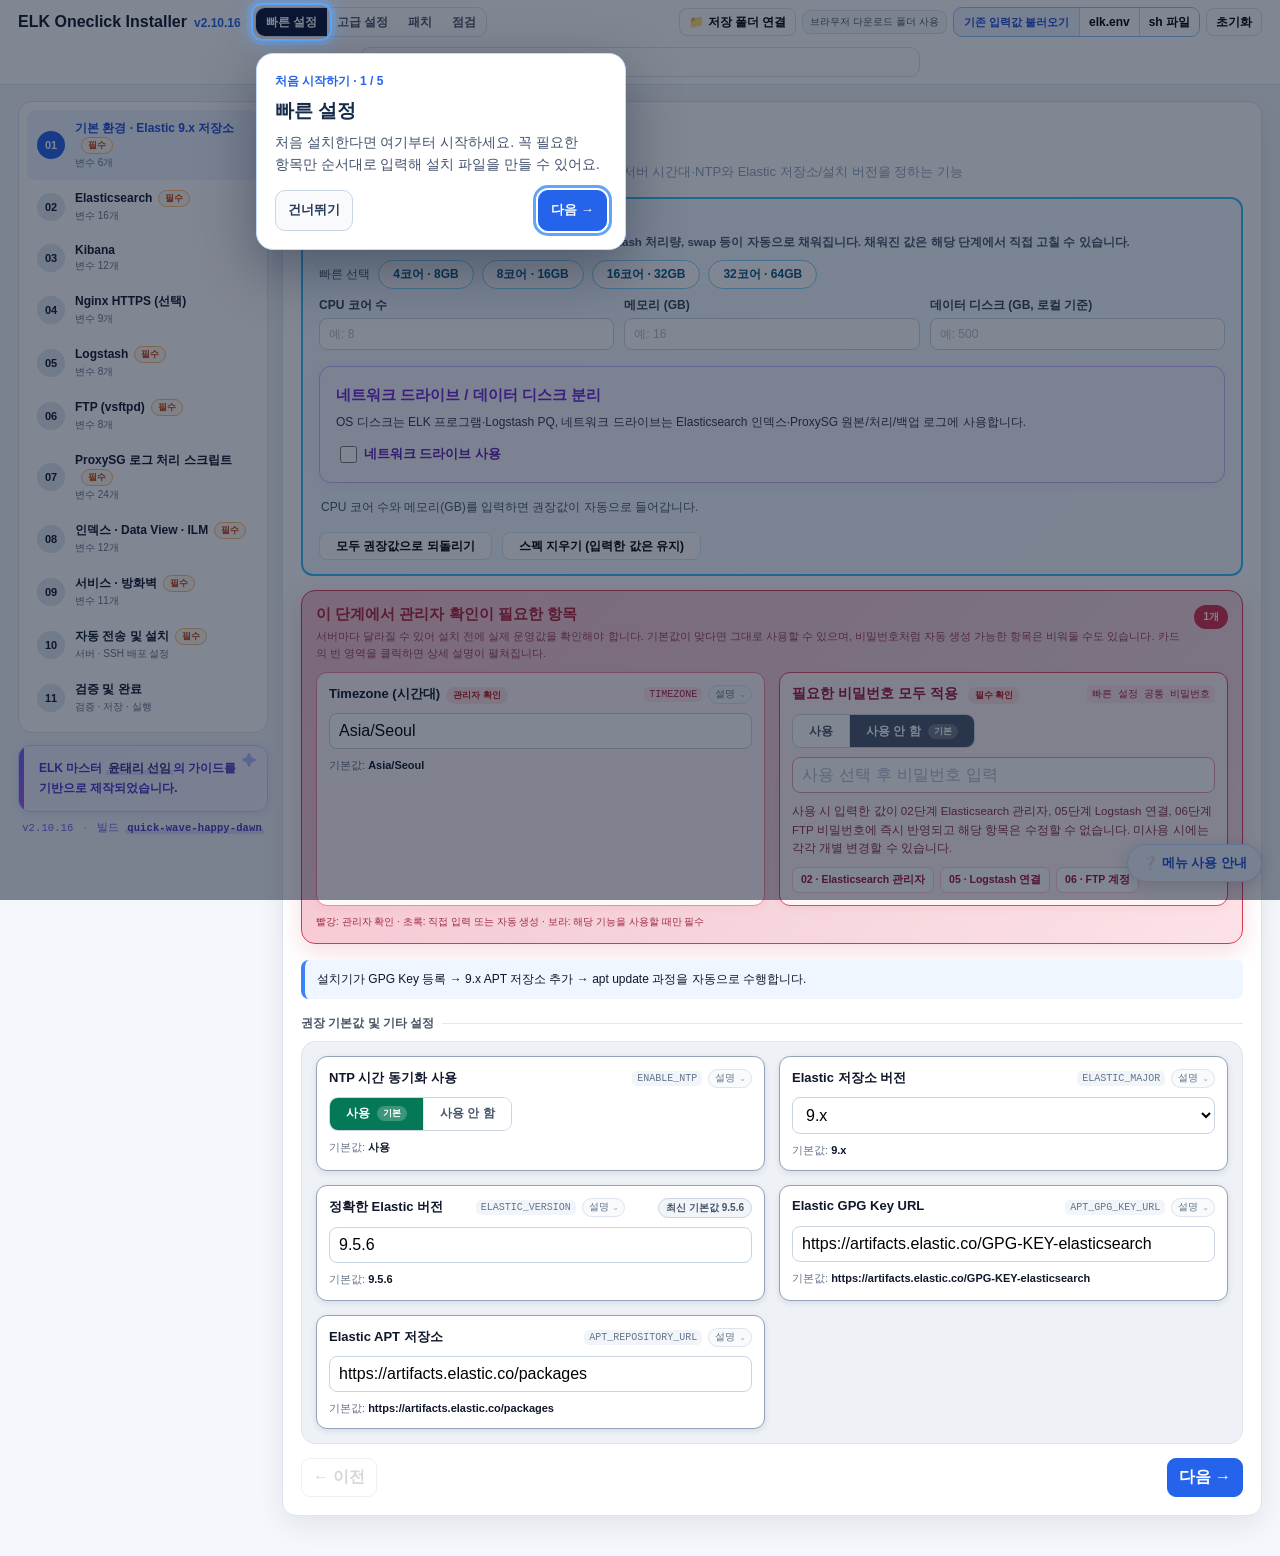
==== config-wizard.html @ 6473441d "fix(wizard): replace stale empty-default caption with current stable Elastic version" ====
<!doctype html><html lang="ko"><head><meta charset="utf-8"><meta name="viewport" content="width=device-width,initial-scale=1"><title>ELK Oneclick · 빠른 / 고급 설정</title>
<link rel="stylesheet" href="assets/wizard.css?v=uniform-layout-20261030"></head>
<body>
<header class="top"><div class="topin"><div class="hleft"><div class="brand">ELK Oneclick Installer <small>v2.10.16</small></div><div class="mode"><button id="simpleBtn" class="on">빠른 설정</button><button id="advancedBtn">고급 설정</button><button id="patchBtn" title="이미 설치된 서버에서 바꾼 값만 골라 적용합니다">패치</button><button id="inspectBtn" title="서버 정기점검: 버전·Uptime·디스크·CPU·메모리·마지막 로그 시각 등을 한눈에 확인하는 명령을 만들어 줍니다">점검</button></div></div><div class="search"><input id="search" placeholder="변수명/설명 검색"></div><div class="actions"><button id="folderBtn" title="생성한 SH/ENV를 이 폴더에 직접 저장하려면 Config Wizard가 있는 폴더를 처음 한 번 선택하세요.">📁 저장 폴더 연결</button><span id="folderState" class="saveFolderState">브라우저 다운로드 폴더 사용</span><span id="defaultsState" class="saveFolderState" hidden></span><div class="hgroup" role="group" aria-label="기존 입력값 불러오기"><span class="hgtitle">기존 입력값 불러오기</span><button id="importBtn" title="저장해 둔 elk.env 파일의 값을 불러옵니다.">elk.env</button><button id="importShBtn" title="이전에 Config Wizard에서 생성한 elk-oneclick-install*.sh를 불러와 환경변수와 Ubuntu 배포 설정을 복원합니다.">sh 파일</button></div><button id="resetBtn">초기화</button></div><input id="fileInput" type="file" accept=".env,.txt" hidden><input id="shFileInput" type="file" accept=".sh,text/x-shellscript" hidden></div></header>
<div class="wrap"><div id="defaultsWarn" class="info warn" hidden></div><div class="layout"><div class="sidecol"><aside id="side" class="side"></aside><div class="sidecredit"><span class="creditmark" aria-hidden="true">✦</span><p class="credittext">ELK 마스터 <b>윤태리 선임</b>의 가이드를 기반으로 제작되었습니다.</p></div><div class="sidebuild" id="sidebuild" title="지금 열려 있는 Wizard 파일의 빌드 번호입니다. 수정본을 올렸는데 화면이 그대로면 이 번호가 안내받은 번호와 같은지 확인하세요."></div></div><main id="main" class="main"></main></div></div>
<script type="text/javascript" id="defaults-guard">window.addEventListener("error",function(e){if(/wizard-defaults\.js/.test(e.filename||""))window.ELK_DEFAULTS_ERROR=e.message||"syntax error"});</script>
<script src="assets/adopt.js"></script>
<script src="assets/wizard-engine.js"></script>
<script src="assets/storage-wizard.js?v=nfs-direct-folders-20261106"></script>
<script src="assets/menu-tour.js"></script>
<script src="assets/deploy-dir-sync.js?v=20261102"></script>
<script src="assets/adopt-flow.js?v=header-first-render-20261030"></script>
<script src="assets/elastic-version-ui.js?v=default-label-20261106"></script>
</body></html>
---- assets/wizard.css ----
:root{--bg:#f4f7fb;--card:#fff;--ink:#0f172a;--muted:#64748b;--line:#dbe4ef;--blue:#2563eb;--blue2:#1d4ed8;--ok:#059669;--warn:#d97706;--bad:#dc2626;--nav:#0b1736;--soft:#eff6ff;--shadow:0 10px 30px rgba(15,23,42,.08)}*{box-sizing:border-box}body{margin:0;font-family:Inter,"Pretendard","Noto Sans KR","Segoe UI",sans-serif;background:var(--bg);color:var(--ink)}button,input,select{font:inherit}button{transition:transform .08s ease,box-shadow .08s ease,filter .08s ease,background-color .12s ease,border-color .12s ease}button:not(:disabled):active{transform:translateY(1px) scale(.97);box-shadow:inset 0 2px 5px rgba(15,23,42,.18)!important;filter:brightness(.97)}button:disabled{cursor:not-allowed;opacity:.55}button:not(:disabled):focus-visible{outline:3px solid rgba(59,130,246,.22);outline-offset:2px}.top{position:sticky;top:0;z-index:30;background:#fff;border-bottom:1px solid var(--line)}.topin{max-width:1500px;margin:auto;display:flex;align-items:center;gap:14px;padding:11px 18px}.brand{font-weight:900;font-size:18px;white-space:nowrap;display:flex;align-items:baseline;gap:7px}.brand small{color:var(--blue);font-size:12px}.mode{display:flex;border:1px solid var(--line);border-radius:10px;overflow:hidden}.mode button{border:0;background:#fff;padding:8px 12px;cursor:pointer;font-weight:800;color:#475569}.mode button.on{background:var(--nav);color:#fff}.search{flex:1}.search input{width:100%;border:1px solid var(--line);border-radius:10px;padding:9px 11px}.actions{display:flex;gap:7px}.actions button,.btn{border:1px solid var(--line);background:#fff;border-radius:9px;padding:8px 11px;cursor:pointer;font-weight:750}.actions .primary,.primary{background:var(--blue);border-color:var(--blue);color:#fff}.wrap{max-width:1500px;margin:auto;padding:16px 18px 40px}.hero{background:linear-gradient(110deg,#0b1736,#172554 58%,#1e3a8a);color:#fff;border-radius:16px;padding:18px 20px;box-shadow:var(--shadow)}.hero h1{font-size:20px;margin:0 0 6px}.hero p{margin:0;color:#dbeafe;font-size:13px}.flow{display:none}.layout{display:grid;grid-template-columns:250px minmax(0,1fr);gap:14px}.side{background:#fff;border:1px solid var(--line);border-radius:14px;padding:8px;height:fit-content;position:sticky;top:70px}.sideitem{display:flex;gap:10px;padding:10px;border-radius:9px;cursor:pointer}.sideitem:hover{background:#f8fafc}.sideitem.active{background:#eff6ff;color:#1d4ed8}.num{width:28px;height:28px;border-radius:50%;background:#e2e8f0;display:grid;place-items:center;font-size:11px;font-weight:900}.sideitem.active .num{background:#2563eb;color:#fff}.stitle{font-weight:850;font-size:12px}.ssub{font-size:10px;color:var(--muted);margin-top:2px}.main{min-width:0}.panel{background:#fff;border:1px solid var(--line);border-radius:14px;padding:18px;box-shadow:var(--shadow)}.panel h2{margin:0 0 5px;font-size:20px}.panel .desc{font-size:13px;color:var(--muted);margin-bottom:13px}.info{border-left:4px solid #3b82f6;background:#eff6ff;border-radius:8px;padding:10px 12px;margin:10px 0;font-size:12px;line-height:1.6}.info.warn{border-color:#f59e0b;background:#fffbeb}.info.ok{border-color:#10b981;background:#ecfdf5}.fields{display:grid;grid-template-columns:repeat(2,minmax(0,1fr));gap:10px}.field{border:1px solid var(--line);border-radius:11px;padding:12px;background:#fff;cursor:pointer;transition:border-color .15s,box-shadow .15s,transform .15s}.field:hover{border-color:#93c5fd;box-shadow:0 4px 14px rgba(37,99,235,.07)}.field .lh{display:flex;justify-content:space-between;gap:10px;align-items:flex-start}.field label{font-weight:850;font-size:13px}.key{font:10px ui-monospace,Consolas,monospace;color:#64748b;background:#f1f5f9;padding:2px 5px;border-radius:5px}.cardright{display:flex;align-items:center;gap:6px;flex-shrink:0}.expandhint{font-size:9.5px;color:#64748b;border:1px solid #dbe4ef;background:#f8fafc;border-radius:999px;padding:2px 6px;white-space:nowrap}.chev{display:inline-block;margin-left:2px;transition:transform .16s}.field.expanded .chev{transform:rotate(180deg)}.help{display:none;font-size:11.5px;line-height:1.72;color:#475569;margin:10px 0 9px;padding:10px 11px;background:#f8fafc;border:1px solid #e2e8f0;border-radius:8px;white-space:pre-line}.field.expanded .help{display:block}.control{cursor:default;margin-top:9px}.field.adminfield{border-color:#f59e0b;background:#fffdf5}.field.adminfield:hover{border-color:#d97706;box-shadow:0 4px 14px rgba(217,119,6,.10)}.field.adminfield .key{background:#ffedd5;color:#9a3412}.reqbadge{display:inline-flex;align-items:center;border-radius:999px;padding:2px 7px;font-size:9px;font-weight:900;background:#fee2e2;color:#b91c1c;margin-left:6px}.condbadge{background:#ede9fe;color:#6d28d9}.autobadge{background:#dcfce7;color:#047857}.stageRequired{margin:12px 0 16px;border:1px solid #f59e0b;background:linear-gradient(135deg,#fff7ed,#fffbeb);border-radius:14px;padding:14px;box-shadow:0 7px 20px rgba(180,83,9,.07)}.stageReqHead{display:flex;align-items:flex-start;justify-content:space-between;gap:12px;margin-bottom:10px}.stageReqHead h3{margin:0;font-size:15px;color:#9a3412}.stageReqHead p{margin:4px 0 0;color:#92400e;font-size:11px;line-height:1.55}.stageReqCount{white-space:nowrap;background:#9a3412;color:#fff;border-radius:999px;padding:5px 9px;font-size:10px;font-weight:900}.requiredFields{display:grid;grid-template-columns:repeat(2,minmax(0,1fr));gap:9px}.legend{font-size:10px;color:#7c2d12;margin-top:9px}.normalTitle{display:flex;align-items:center;gap:8px;margin:16px 0 9px;font-size:12px;font-weight:900;color:#475569}.normalTitle:after{content:"";height:1px;background:#e2e8f0;flex:1}@media(max-width:1100px){.requiredFields{grid-template-columns:1fr}}.field input[type=text],.field input[type=password],.field select{width:100%;border:1px solid #cbd5e1;border-radius:8px;padding:8px 9px;background:#fff}.bool{display:flex;align-items:center;gap:8px}.bool input{width:18px;height:18px}.secretrow{display:flex;gap:5px}.secretrow input{flex:1}.smallbtn{border:1px solid var(--line);background:#f8fafc;border-radius:7px;padding:6px 8px;cursor:pointer;font-size:11px}.advancedGroup{margin-bottom:14px}.advancedGroup h3{margin:0;padding:10px 12px;background:#f8fafc;border:1px solid var(--line);border-radius:10px;cursor:pointer;font-size:13px}.advancedGroup .inside{display:none;margin-top:8px}.advancedGroup.open .inside{display:grid}.bottom{display:flex;justify-content:space-between;margin-top:14px}.statusbar{display:flex;gap:7px;flex-wrap:wrap;margin-bottom:11px}.pill{font-size:11px;font-weight:800;border-radius:999px;padding:5px 8px;background:#e2e8f0}.pill.ok{background:#d1fae5;color:#047857}.pill.warn{background:#fef3c7;color:#92400e}.summary{margin-top:14px}.grid4{display:grid;grid-template-columns:repeat(4,minmax(0,1fr));gap:8px}.sum{border:1px solid var(--line);background:#f8fafc;border-radius:9px;padding:9px}.sum b{display:block;font-size:10px;color:var(--muted)}.sum span{font-size:12px;font-weight:800;word-break:break-all}.pre{display:none;background:#0f172a;color:#e2e8f0;padding:12px;border-radius:10px;max-height:420px;overflow:auto;font:11px/1.55 ui-monospace,Consolas,monospace;white-space:pre}.checklist{display:grid;grid-template-columns:repeat(2,minmax(0,1fr));gap:8px}.check{border:1px solid var(--line);border-radius:9px;padding:10px;font-size:12px}.check b{display:block;margin-bottom:4px}.foot{color:#64748b;font-size:11px;margin-top:10px}.deploySection{border-color:#4f8eea;background:linear-gradient(135deg,#bed7fc 0%,#d4e5ff 52%,#c6dcff 100%);box-shadow:0 7px 20px rgba(37,99,235,.12)}.deploySection .stageReqHead h3{color:#1d4ed8}.deploySection .stageReqHead p{color:#475569}.deploySection .stageReqCount{background:#2563eb}.deploySection .field.adminfield{border-color:#93c5fd;background:#fff}.deploySection .field.adminfield .key{background:#dbeafe;color:#1d4ed8}.deployNote{font-size:11px;line-height:1.65;color:#334155;background:#fff;border:1px dashed #93c5fd;border-radius:9px;padding:9px 11px;margin-top:9px}.deployNote code{font-family:ui-monospace,Consolas,monospace;background:#eff6ff;padding:1px 4px;border-radius:4px}.field.invalidfield{border-color:#ef4444!important;background:#fff7f7!important;box-shadow:0 0 0 1px rgba(239,68,68,.08)}.field.invalidfield .key{background:#fee2e2!important;color:#b91c1c!important}.inputrule{margin-top:6px;padding:6px 8px;border-radius:7px;background:#f8fafc;border:1px solid #e2e8f0;color:#475569;font-size:10.5px;line-height:1.45}.inputrule.good{background:#ecfdf5;border-color:#a7f3d0;color:#047857}.inputrule.error{background:#fef2f2;border-color:#fecaca;color:#b91c1c;font-weight:800}.saveFolderState{font-size:10px;color:#475569;background:#f8fafc;border:1px solid #dbe4ef;border-radius:8px;padding:5px 8px;white-space:nowrap}.saveFolderState.ok{background:#ecfdf5;border-color:#a7f3d0;color:#047857}.info.error{border-color:#ef4444;background:#fef2f2;color:#991b1b}@media(max-width:920px){.layout{grid-template-columns:1fr}.side{position:static}.fields,.grid4,.checklist{grid-template-columns:1fr}.topin{flex-wrap:wrap}.search{order:3;flex-basis:100%}}
.fielderr{margin-top:6px;padding:6px 8px;border-radius:7px;background:#fef2f2;border:1px solid #fecaca;color:#b91c1c;font-size:11px;font-weight:800;line-height:1.45}
.fielderr[hidden]{display:none}
.field.invalidfield input[type=text],.field.invalidfield input[type=password],.field.invalidfield select{border-color:#ef4444!important;background:#fff5f5!important}
.stepalert{position:sticky;top:72px;z-index:6;margin:10px 0;padding:11px 14px;border-radius:10px;border:2px solid #ef4444;background:#fef2f2;color:#991b1b;font-size:12.5px;line-height:1.6;box-shadow:0 6px 18px rgba(239,68,68,.18)}
.stepalert.shake{animation:elkshake .45s}
@keyframes elkshake{0%,100%{transform:translateX(0)}20%{transform:translateX(-7px)}40%{transform:translateX(7px)}60%{transform:translateX(-5px)}80%{transform:translateX(5px)}}

/* ---- v2.9.45 UI: compact top menu, step-11 button groups, required tag ---- */
.topin{padding:7px 18px;gap:10px}
.brand{font-size:16px}
.mode button{padding:0 10px;height:28px;font-size:12px;line-height:1}
.actions{gap:6px;align-items:center;flex-wrap:wrap}
.actions button{padding:0 9px;height:28px;font-size:12px;border-radius:8px;line-height:1}
.saveFolderState{font-size:10px;padding:4px 7px}
.search input{height:30px;padding:0 10px;font-size:12px}
.stepalert{top:calc(var(--hdr,96px) + 8px)}
.reqtag{display:inline-block;margin-left:6px;padding:0 6px;border-radius:999px;background:#fff7ed;border:1px solid #fdba74;color:#c2410c;font-size:9px;font-weight:900;line-height:15px;vertical-align:1px;white-space:nowrap}
.reqtag.bad{background:#dc2626;border-color:#dc2626;color:#fff}
.btngroups{display:grid;grid-template-columns:repeat(3,minmax(0,1fr));gap:10px;margin-top:10px}
.btngroup{border:1px solid var(--line);border-radius:10px;padding:10px;background:#f8fafc}
.bgtitle{font-size:11px;font-weight:900;color:#475569;margin-bottom:7px}
.bgrow{display:grid;grid-template-columns:1fr;gap:6px}
.ubtn{width:100%;height:28px;padding:0 10px;font-size:12px;line-height:1;border-radius:8px;border:1px solid var(--line);background:#fff;cursor:pointer;font-weight:750;white-space:nowrap;overflow:hidden;text-overflow:ellipsis}
.ubtn:hover{border-color:#93c5fd}
.ubtn.primary{background:var(--blue);border-color:var(--blue);color:#fff}
.errlist{margin-top:6px;display:grid;gap:4px}
.erritem{display:flex;justify-content:space-between;align-items:center;gap:10px}
.jumpbtn{flex:none;height:22px;padding:0 8px;font-size:11px;border-radius:6px;border:1px solid #fca5a5;background:#fff;color:#b91c1c;font-weight:800;cursor:pointer}
.jumpbtn:hover{background:#fee2e2}
.sectitle{font-size:15px;margin:0 0 4px}
.sectitle small{font-weight:600;color:var(--muted);font-size:12px;margin-left:6px}
@media(max-width:920px){.btngroups{grid-template-columns:1fr}}

.ubtn.on{border-color:#2563eb;background:#eff6ff;color:#1d4ed8}
.cmdview{margin-top:10px;border:1px solid #bfdbfe;background:#f8fbff;border-radius:10px;padding:10px}
.cmdhead{display:flex;justify-content:space-between;align-items:center;gap:10px;font-size:12px;margin-bottom:6px}
.cmdstate{font-size:11px;font-weight:800;color:#475569}
.cmdstate.ok{color:#047857}
.cmdstate.warn{color:#b45309}
.cmdview .pre{margin:0;white-space:pre-wrap;word-break:break-all;max-height:none;user-select:all}

.sideitem{align-items:center}
.sideitem .num{flex:none;min-width:28px;min-height:28px}
.sideitem>div:last-child{min-width:0;overflow-wrap:anywhere}

.btngroups{grid-template-columns:repeat(4,minmax(0,1fr));align-items:start}
.btngroup.zip{border-color:#93c5fd;background:#eff6ff}
.zipdesc{margin-top:7px;font-size:11px;line-height:1.55;color:#475569}
.zipstate{margin-top:6px;font-size:11px;font-weight:800;line-height:1.5}
.zipstate.ok{color:#047857}
.zipstate.warn{color:#b45309}
@media(max-width:1180px){.btngroups{grid-template-columns:repeat(2,minmax(0,1fr))}}
@media(max-width:920px){.btngroups{grid-template-columns:1fr}}

#defaultsWarn{margin:10px 0 0 0;font-size:12px;line-height:1.6}
#defaultsWarn[hidden],#defaultsState[hidden]{display:none}
#defaultsState.warn{color:#b45309;border-color:#fcd34d;background:#fffbeb}
#defaultsState.ok{color:#047857;border-color:#a7f3d0;background:#ecfdf5}

/* ---- 사용 / 사용 안 함 선택 버튼 + 기본값 표시 ---- */
.seg{display:inline-flex;border:1px solid #cbd5e1;border-radius:9px;overflow:hidden;background:#fff}
.segbtn{border:0;border-right:1px solid #e2e8f0;background:#fff;padding:0 16px;height:32px;font-size:12px;font-weight:800;color:#475569;cursor:pointer;display:inline-flex;align-items:center;gap:7px;white-space:nowrap}
.segbtn:last-of-type{border-right:0}
.segbtn:hover{background:#f1f5f9}
.segbtn.sel.on{background:#047857;color:#fff}
.segbtn.sel.off{background:#475569;color:#fff}
.segbtn i{font-style:normal;font-size:9px;font-weight:800;padding:1px 6px;border-radius:999px;background:#e2e8f0;color:#334155}
.segbtn.sel i{background:rgba(255,255,255,.22);color:#fff}
.segchk{display:none}
.defline{margin-top:8px;font-size:11px;color:#64748b;line-height:1.5}
.defline b{color:#0f172a;font-weight:800;word-break:break-all}
.defline .chg{color:#b45309;font-weight:800;margin-left:8px}
.defline .chg[hidden]{display:none}
.fieldnote{margin-top:8px;padding:7px 9px;border-radius:7px;background:#eff6ff;border:1px solid #bfdbfe;color:#1e40af;font-size:11px;line-height:1.5}
.desc{line-height:1.65}
.panel h2 .titlenote{font-size:13px;font-weight:400;color:#94a3b8;margin-left:12px;cursor:help;letter-spacing:0}
.panel h2 .titlenote::before{content:"// ";color:#cbd5e1}
.panel h2 .titlenote:empty{display:none}

/* ---- 스크립트 / Logstash 설정 보기·수정 패널 ---- */
.filepanel .flow{margin:8px 0;padding:8px 10px;border-radius:8px;background:#f8fafc;border:1px dashed #cbd5e1;font-size:11.5px;line-height:1.7;color:#334155}
.filepanel .flow b{color:#0f172a}
.fcard{border:1px solid var(--line);border-radius:11px;background:#fff;margin:10px 0;padding:12px}
.fcard.invalidfield{border-color:#ef4444;background:#fff7f7}
.fcard .fhead{display:flex;justify-content:space-between;align-items:center;gap:10px;flex-wrap:wrap}
.fcard .fname{font:700 13px ui-monospace,Consolas,monospace;color:#0f172a}
.ftype{margin-left:8px;font-size:10px;font-weight:800;padding:1px 7px;border-radius:999px;background:#e0e7ff;color:#3730a3}
.fstate{margin-left:6px;font-size:10px;font-weight:800;padding:1px 7px;border-radius:999px}
.fstate.def{background:#e2e8f0;color:#475569}
.fstate.mod{background:#fef3c7;color:#b45309}
.fmeta{margin-top:7px;font-size:11.5px;line-height:1.65;color:#475569}
.fmeta code,.filepanel code{font:11px ui-monospace,Consolas,monospace;background:#f1f5f9;padding:1px 5px;border-radius:5px;color:#0f172a;word-break:break-all}
.fwarn{margin-top:7px;padding:6px 9px;border-radius:7px;background:#fffbeb;border:1px solid #fde68a;color:#92400e;font-size:11px;line-height:1.55}
.fwarn[hidden]{display:none}
.fedit{display:none;margin-top:10px}
.fcard.open .fedit{display:block}
.fta{width:100%;min-height:300px;max-height:70vh;resize:vertical;box-sizing:border-box;font:12px/1.5 ui-monospace,Consolas,monospace;background:#0b1020;color:#e2e8f0;border:1px solid #1e293b;border-radius:9px;padding:10px;white-space:pre;overflow:auto;tab-size:2}
.fbar{display:flex;gap:6px;align-items:center;flex-wrap:wrap;margin-top:7px}
.fbar .fcount{font-size:11px;color:#64748b;margin-right:auto}
.flint{margin-top:6px;font-size:11px;line-height:1.55}
.flint .e{color:#b91c1c;font-weight:800}
.flint .w{color:#b45309}
.flint .o{color:#047857}

/* ---- 로그 포맷 입력, 설정 파일 위치, 검색 결과 위치 표시, cron 안내 ---- */
.field textarea.fmt{width:100%;box-sizing:border-box;min-height:96px;resize:vertical;font:12px/1.55 ui-monospace,Consolas,monospace;border:1px solid #cbd5e1;border-radius:9px;padding:9px 10px;background:#fff;color:#0f172a}
.fmtprev{margin-top:8px;font-size:11.5px;color:#475569}
.fmtprev summary{cursor:pointer;font-weight:700;color:#334155}
.fmtgrid{display:grid;grid-template-columns:repeat(auto-fill,minmax(300px,1fr));gap:3px 14px;margin-top:6px;max-height:260px;overflow:auto;padding:8px;border:1px solid #e2e8f0;border-radius:8px;background:#f8fafc}
.fmtgrid code{font:11px ui-monospace,Consolas,monospace;background:#fff;border:1px solid #e2e8f0;border-radius:4px;padding:0 4px}
.fmtgrid b{font:700 11px ui-monospace,Consolas,monospace;color:#047857}
.confpanel .crow{display:grid;grid-template-columns:minmax(0,1.3fr) minmax(0,1.7fr) auto;gap:6px 12px;align-items:center;padding:8px 0;border-top:1px solid #e2e8f0;font-size:12px}
.confpanel .crow:first-of-type{border-top:0}
.confpanel .cbadge{font-size:10px;font-weight:800;padding:1px 8px;border-radius:999px;white-space:nowrap}
.confpanel .cbadge.fix{background:#e2e8f0;color:#475569}
.confpanel .cbadge.edit{background:#dcfce7;color:#047857}
.confpanel code{font:11.5px ui-monospace,Consolas,monospace;background:#f1f5f9;padding:1px 6px;border-radius:5px;color:#0f172a;word-break:break-all}
.foundwrap{display:flex;flex-direction:column;gap:5px}
.locbar{display:flex;flex-wrap:wrap;gap:6px;align-items:center;font-size:11px;color:#64748b}
.locbtn{border:1px solid #bfdbfe;background:#eff6ff;color:#1d4ed8;border-radius:999px;padding:2px 10px;font-size:11px;font-weight:700;cursor:pointer}
.locbtn:hover{background:#dbeafe}
.locbtn.adv{border-color:#ddd6fe;background:#f5f3ff;color:#6d28d9}
.locbtn.adv:hover{background:#ede9fe}
.locnone{color:#94a3b8;font-weight:600}
.cronbox{margin-top:8px;padding:9px 11px;border-radius:8px;background:#0b1020;color:#e2e8f0;font:11.5px/1.7 ui-monospace,Consolas,monospace;white-space:pre-wrap;word-break:break-all}
.cronbox .c{color:#94a3b8}

/* ---- v2.9.45 UI: clearer card borders, hero download button ---- */
.panel h2{margin-bottom:14px}
.fields,.requiredFields{gap:14px}
.fields{background:#eef2f7;border:1px solid #dde5ef;border-radius:14px;padding:14px}
.field{border:1px solid #94a3b8;box-shadow:0 2px 6px rgba(15,23,42,.10)}
.field:hover{border-color:#2563eb;box-shadow:0 4px 14px rgba(37,99,235,.18)}
.field.expanded{border-color:#2563eb;box-shadow:0 0 0 2px rgba(37,99,235,.14),0 4px 14px rgba(15,23,42,.10)}
.field.adminfield{box-shadow:0 2px 6px rgba(180,83,9,.16)}
.fcard{border:1px solid #94a3b8;box-shadow:0 2px 6px rgba(15,23,42,.10)}
.fcard.open{border-color:#2563eb}
.btngroup.zip{grid-column:1/-1;padding:16px;border:2px solid #3b82f6;background:linear-gradient(135deg,#eff6ff,#e0e7ff)}
.btngroup.zip .bgrow{display:flex;flex-wrap:wrap;gap:12px;align-items:center}
.ubtn.hero{flex:2 1 340px;width:auto;height:60px;padding:0 20px;display:flex;flex-direction:column;align-items:center;justify-content:center;gap:3px;white-space:normal;overflow:visible;line-height:1.25;border:0;border-radius:14px;color:#fff;background:linear-gradient(135deg,#4f46e5,#2563eb);box-shadow:0 8px 22px rgba(37,99,235,.40);animation:heropulse 2.6s ease-in-out infinite;transition:transform .12s ease,box-shadow .12s ease}
.ubtn.hero:hover{transform:translateY(-2px);box-shadow:0 12px 28px rgba(37,99,235,.55);border:0}
.ubtn.hero:active{transform:translateY(0)}
.ubtn.hero .herotitle{font-size:17px;font-weight:800;letter-spacing:.2px}
.ubtn.hero .herosub{font-size:11.5px;font-weight:600;opacity:.92}
.ubtn.ziplite{flex:1 1 170px;width:auto;height:40px;background:#fff;color:#1d4ed8;border:1.5px solid #93c5fd;font-size:13px}
.ubtn.ziplite:hover{background:#eff6ff;border-color:#2563eb}
@keyframes heropulse{0%,100%{box-shadow:0 8px 22px rgba(37,99,235,.40)}50%{box-shadow:0 8px 30px rgba(79,70,229,.65)}}
@media (prefers-reduced-motion:reduce){.ubtn.hero{animation:none}}

/* ---- 11단계: 구성 요약 및 검증 결과(좌 1) + 로그 처리 흐름 도표(우 2) ---- */
.sumlayout{display:grid;grid-template-columns:minmax(0,1fr) minmax(0,2fr);gap:18px;align-items:start;margin-top:14px}
.sumlayout>.summary{margin-top:0}
.sumgrid{display:grid;grid-template-columns:minmax(0,1fr);gap:10px}
.sumgrid .sum{word-break:break-all}
.sumright{display:flex;flex-direction:column;gap:0}
.flowstrip{display:flex;flex-wrap:wrap;gap:6px 4px;align-items:center;margin-bottom:10px;padding:9px 10px;border:1px dashed #94a3b8;border-radius:10px;background:#f8fafc}
.fchip{display:inline-block;padding:3px 9px;border-radius:999px;background:#eef2ff;border:1px solid #c7d2fe;font-size:11px;font-weight:800;color:#3730a3}
.fsep{color:#94a3b8;font-size:10px}
.flowcard{border:1px solid #94a3b8;border-radius:11px;background:#fff;padding:10px 12px;box-shadow:0 2px 6px rgba(15,23,42,.10)}
.flowcard h4{margin:0 0 7px;font-size:13px;display:flex;align-items:center;gap:7px;flex-wrap:wrap}
.flowcard h4 small{font-size:11px;font-weight:600;color:#64748b}
.fnum{display:inline-flex;align-items:center;justify-content:center;width:22px;height:22px;border-radius:50%;background:#1e293b;color:#fff;font-size:12px}
.ftable{width:100%;border-collapse:collapse;font-size:11.5px;margin:0 0 6px}
.ftable th,.ftable td{padding:4px 7px;border:1px solid #e2e8f0;text-align:left;vertical-align:top;word-break:break-all;line-height:1.55}
.ftable thead th{background:#f1f5f9;color:#475569;font-weight:800}
.ftable tbody th{width:104px;background:#f8fafc;color:#475569;font-weight:700}
.ftable code{font:11px ui-monospace,Consolas,monospace;background:#f1f5f9;padding:0 4px;border-radius:4px;color:#0f172a}
.ftag{display:inline-block;padding:0 7px;border-radius:999px;font-size:10px;font-weight:800}
.ftag.tmain{background:#dbeafe;color:#1d4ed8}
.ftag.tssl{background:#ede9fe;color:#6d28d9}
.fnote{margin-top:4px;padding:5px 8px;border-radius:7px;background:#fffbeb;border:1px solid #fde68a;color:#92400e;font-size:11px;line-height:1.55}
.flowarrow{text-align:center;color:#64748b;font-size:11px;margin:5px 0;line-height:1.3}
.flowarrow b{display:block;font-size:15px;color:#2563eb;line-height:1}
@media(max-width:1100px){.sumlayout{grid-template-columns:1fr}}
.sumright .sectitle small{font-weight:600;color:var(--muted);font-size:12px;margin-left:6px}
.sumleft .erritem{flex-wrap:wrap}
.sumleft .info{margin-top:12px}

/* ---- Cloud(선택) 항목: 3열 배치, 비활성 표시, 처리할 로그 종류 패널 ---- */
.fields.cols3,.requiredFields.cols3{grid-template-columns:repeat(3,minmax(0,1fr))}
@media(max-width:1180px){.fields.cols3,.requiredFields.cols3{grid-template-columns:repeat(2,minmax(0,1fr))}}
@media(max-width:760px){.fields.cols3,.requiredFields.cols3{grid-template-columns:1fr}}
.field.cloudoff{opacity:.62;background:#f1f5f9;border-style:dashed;border-color:#94a3b8}
.field.cloudoff.adminfield{background:#f1f5f9;border-color:#94a3b8;box-shadow:none}
.field.cloudoff input,.field.cloudoff textarea{background:#e2e8f0;color:#64748b;cursor:not-allowed}
.field.cloudoff .seg,.field.cloudoff .segbtn,.field.cloudoff button{pointer-events:none;cursor:not-allowed}
.field.cloudoff .segbtn,.field.cloudoff .segbtn:hover{background:#e2e8f0;color:#64748b}
.field.cloudoff .segbtn.sel.on,.field.cloudoff .segbtn.sel.off{background:#94a3b8;color:#fff}
.offbadge{display:inline-flex;align-items:center;border-radius:999px;padding:2px 8px;font-size:9px;font-weight:900;background:#64748b;color:#fff;margin-left:6px}
.ltpanel{margin:12px 0 6px}
.lthead2{display:flex;flex-direction:column;gap:2px;margin-bottom:8px}
.lthead2 b{font-size:14px}
.lthead2 small{font-size:11px;color:#64748b}
.ltgrid{display:grid;grid-template-columns:repeat(3,minmax(0,1fr));gap:14px}
.ltcell{border:1px solid #94a3b8;border-radius:11px;padding:10px 12px;background:#fff;box-shadow:0 2px 6px rgba(15,23,42,.10)}
.ltcell.off{background:#f1f5f9;border-style:dashed}
.ltcell .lthead{display:flex;justify-content:space-between;align-items:center;margin-bottom:6px}
.ltstate{font-size:10px;font-weight:900;padding:2px 9px;border-radius:999px}
.ltstate.on{background:#dcfce7;color:#047857}
.ltstate.off{background:#e2e8f0;color:#64748b}
.ltmeta{font-size:11.5px;color:#334155;line-height:1.6;word-break:break-all}
.ltwhy{margin-top:6px;font-size:11px;color:#b45309;line-height:1.5}.ltfwalert{margin-top:8px;padding:9px 10px;border:1px solid #f59e0b;border-radius:9px;background:#fff7ed;color:#9a3412;font-size:10.5px;line-height:1.55;box-shadow:0 1px 2px rgba(15,23,42,.04)}.ltfwalert b{color:#c2410c}.ltfwalert code{display:inline-block;margin-top:3px;padding:2px 5px;border-radius:5px;background:#ffedd5;color:#9a3412;font-size:10px;font-weight:700}
.ltsw{display:flex;align-items:center;justify-content:space-between;gap:8px;margin-top:8px}
.ltsw>span{font-size:11.5px;font-weight:800;color:#0f172a}
.ftag.tcloud{background:#ccfbf1;color:#0f766e}
.ftag.toff{background:#e2e8f0;color:#64748b}
.ftable td.offcell,.ftable th.offcell{background:#f1f5f9;color:#94a3b8}
.foff{font-style:italic;color:#94a3b8;font-weight:700}
@media(max-width:1180px){.ltgrid{grid-template-columns:1fr}}

/* ---- 상단 "기존 입력값 불러오기" 그룹, 좌측 문구, 패치 패널 ---- */
.hgroup{display:inline-flex;align-items:stretch;border:1px solid #93c5fd;border-radius:9px;background:#eff6ff;overflow:hidden}
.hgroup .hgtitle{display:flex;align-items:center;padding:0 10px;font-size:11px;font-weight:800;color:#1d4ed8;white-space:nowrap}
.hgroup button{border:0;border-left:1px solid #bfdbfe;border-radius:0;background:#fff;margin:0}
.hgroup button:hover{background:#dbeafe}
.sidecol{display:flex;flex-direction:column;min-width:0}
.sidecredit{position:relative;margin-top:12px;padding:12px 14px 12px 20px;border-radius:12px;background:linear-gradient(135deg,#eef2ff 0%,#f5f3ff 100%);border:1px solid #c7d2fe;box-shadow:0 2px 10px rgba(79,70,229,.12);overflow:hidden}
.sidecredit::before{content:"";position:absolute;left:0;top:0;bottom:0;width:5px;background:linear-gradient(180deg,#6366f1,#a855f7)}
.sidecredit .creditmark{position:absolute;right:10px;top:6px;font-size:15px;color:#a5b4fc;opacity:.9}
.sidecredit .credittext{margin:0;font-size:12px;line-height:1.7;color:#4338ca;font-weight:600;word-break:keep-all}
.sidecredit .credittext b{color:#312e81;font-weight:800;background:linear-gradient(transparent 62%,#ddd6fe 62%);padding:0 2px}
body.patchmode .search{display:none}
.patchpage .info code,.patchpage .pcard code,.patchpage .phow code,.patchpage .prunopt code{font:11px ui-monospace,Consolas,monospace;background:#f1f5f9;padding:1px 5px;border-radius:5px;color:#0f172a}
.psec{margin:18px 0 6px;scroll-margin-top:62px}
.psech{display:flex;align-items:center;flex-wrap:wrap;gap:8px;margin:0 0 10px;font-size:15px}
.psech small{font-size:11.5px;font-weight:600;color:var(--muted)}
.pnum{display:inline-flex;align-items:center;justify-content:center;width:24px;height:24px;border-radius:50%;background:#1e293b;color:#fff;font-size:12px}
.pbase{display:flex;align-items:center;flex-wrap:wrap;gap:8px}
.pbase .ubtn,.patchbar .ubtn,.pcopyrow .ubtn,.pcard .ubtn{width:auto;padding:0 16px}
.pbasestate{font-size:12px;color:#64748b}
.pbasestate.ok{color:#047857;font-weight:700}
.patchstat{margin:6px 0;font-size:12px;color:#334155}
.pnote{margin:0 0 8px;font-size:11.5px;color:#92400e}
.pgroup{border:1px solid #94a3b8;border-radius:11px;background:#fff;margin:10px 0;padding:10px 12px;box-shadow:0 2px 6px rgba(15,23,42,.10)}
.pghead{display:flex;flex-wrap:wrap;gap:3px 10px;align-items:baseline;margin-bottom:6px}
.pghead b{font-size:13px}
.pghead span{font-size:11.5px;color:#475569}
.prow{display:grid;grid-template-columns:22px minmax(150px,230px) minmax(0,1fr);gap:10px;align-items:start;padding:9px 6px;border-top:1px solid #e2e8f0;border-radius:6px}
.prow:first-of-type{border-top:0}
.prow.sel{background:#eff6ff}
.prow.bad{background:#fef2f2}
.pcb{width:16px;height:16px;margin-top:3px;accent-color:#2563eb;cursor:pointer}
.pname{font-size:12px;font-weight:700;color:#0f172a;overflow-wrap:anywhere}
.pname small{display:block;font:10px ui-monospace,Consolas,monospace;color:#94a3b8;font-weight:400}
.pextra em{display:block;font-style:normal;font-size:11px;color:#b45309;margin-top:3px;word-break:break-all}
.pextra code{font:11px ui-monospace,Consolas,monospace;background:#f1f5f9;padding:1px 5px;border-radius:5px}
.pissue{display:block;color:#b91c1c;font-size:11px;margin-top:3px}
.patchbar{display:flex;gap:8px;flex-wrap:wrap;margin-top:10px}
.prunbox{display:grid;grid-template-columns:auto repeat(3,minmax(0,1fr));gap:8px;align-items:stretch;margin-bottom:12px}
.prunhead{display:flex;align-items:center;font-size:12px;font-weight:800;color:#334155;padding-right:4px}
.prunopt{display:flex;flex-direction:column;gap:2px;border:1px solid #94a3b8;border-radius:10px;padding:8px 10px;background:#fff;cursor:pointer;font-size:12px}
.prunopt input{display:none}
.prunopt span{font-size:11px;color:#64748b}
.prunopt.on{border-color:#2563eb;background:#eff6ff;box-shadow:0 0 0 2px rgba(37,99,235,.14)}
.papply{display:grid;grid-template-columns:minmax(0,1fr) minmax(0,1.6fr);gap:14px;align-items:start}
.pcard{border:1px solid #94a3b8;border-radius:11px;background:#fff;padding:12px 14px;box-shadow:0 2px 6px rgba(15,23,42,.10)}
.pcard h4{margin:0 0 6px;font-size:13.5px;display:flex;align-items:center;gap:8px}
.pcard p{margin:0 0 10px;font-size:12px;color:#475569;line-height:1.6}
.pbadge{font-size:10px;font-weight:900;padding:2px 9px;border-radius:999px;background:#e2e8f0;color:#334155}
.pbadge.hot{background:#dbeafe;color:#1d4ed8}
.pcmd{margin-top:10px;padding:9px 11px;border-radius:8px;background:#0b1020;color:#e2e8f0;font-size:11.5px;line-height:1.85;word-break:break-all}
.pcmd code{background:#1e293b!important;color:#e2e8f0!important}
.pcopyrow{display:grid;grid-template-columns:minmax(0,1fr) auto auto;gap:8px;align-items:center;padding:9px 0;border-top:1px solid #e2e8f0}
.pcopyrow:first-of-type{border-top:0}
.pcopyinfo{display:flex;flex-direction:column;gap:2px;font-size:12px}
.pcopyinfo span{font-size:11px;color:#64748b}
.ppre{max-height:300px;overflow:auto;white-space:pre;font-size:11px}
.pcopystate{min-height:18px;margin-top:6px;font-size:12px}
.pcopystate.ok{color:#047857;font-weight:700}
.pcopystate.warn{color:#b45309;font-weight:700}
.phow{margin-top:10px;padding:10px 12px;border-radius:9px;background:#f8fafc;border:1px dashed #cbd5e1;font-size:11.5px;line-height:1.85;color:#334155}
@media(max-width:1180px){.papply{grid-template-columns:1fr}.prunbox{grid-template-columns:1fr}.prow{grid-template-columns:22px minmax(0,1fr)}.prow .pctl{grid-column:2}}

/* ---- 좌측 메뉴 + 제작 문구: 화면에 고정되고 서로 겹치지 않음 ----
   (이전에는 메뉴 카드만 sticky 라서 문구가 같이 스크롤되거나, 긴 메뉴(고급 설정)를 가렸습니다.)
   이제 메뉴와 문구를 담은 열 전체가 sticky 이고, 화면보다 길면 메뉴 카드가 안에서 스크롤됩니다. */
.layout{align-items:start}
.sidecol{position:sticky;top:calc(var(--hdr,45px) + 16px);align-self:start;display:flex;flex-direction:column;max-height:calc(100vh - var(--hdr,45px) - 30px);min-height:0;margin-bottom:-60px}
.sidecol>.side{position:static;top:auto;flex:0 1 auto;min-height:0;overflow-y:auto;overscroll-behavior:contain;scrollbar-width:thin;scrollbar-color:#cbd5e1 transparent}
.sidecol>.side::-webkit-scrollbar{width:6px}
.sidecol>.side::-webkit-scrollbar-thumb{background:#cbd5e1;border-radius:6px}
.sidecol>.sidecredit{flex:0 0 auto}
@media(max-width:920px){.sidecol{position:static;max-height:none}.sidecol>.side{overflow:visible}}

/* ---- 상단 메뉴: 왼쪽(제목+페이지 탭) | 가운데(검색) | 오른쪽(나머지) ---- */
.topin{flex-wrap:nowrap}
.hleft{flex:1 1 0;min-width:max-content;display:flex;align-items:center;justify-content:flex-start;gap:14px}
.topin>.search{flex:0 1 380px;min-width:170px;margin:0 auto;order:0}
.topin>.actions{flex:1 1 0;min-width:max-content;justify-content:flex-end;flex-wrap:nowrap}
@media(max-width:1400px){
  .topin{flex-wrap:wrap}
  .hleft{flex:1 1 auto}
  .topin>.actions{flex:0 1 auto;min-width:0;flex-wrap:wrap}
  .topin>.search{order:3;flex:1 1 100%;max-width:560px;margin:0 auto}
}
@media(max-width:1250px){#folderState{display:none}}

/* ---- 점검 페이지 ---- */
.inspectpage .itablewrap{overflow-x:auto;border:1px solid #94a3b8;border-radius:11px;background:#fff;box-shadow:0 2px 6px rgba(15,23,42,.10)}
.itable{width:100%;border-collapse:separate;border-spacing:0;font-size:12px;table-layout:fixed}
.itable th{background:#f1f5f9;text-align:left;padding:8px 10px;font-size:11px;color:#475569;border-bottom:1px solid #cbd5e1;white-space:nowrap}
.itable td{padding:8px 12px;vertical-align:top;line-height:1.55}
.itable .igroup td{background:#1e293b;color:#fff;font-weight:900;font-size:12px;border-top:0;padding:6px 10px}
.igrouptitle{margin:16px 0 8px;font-size:12px;font-weight:900;color:#334155;display:flex;align-items:center;gap:8px}
.igrouptitle:after{content:"";height:1px;background:#e2e8f0;flex:1}
.igrouptitle small{font-weight:600;color:#64748b}
.isecs{display:grid;grid-template-columns:repeat(3,minmax(0,1fr));gap:7px;margin:4px 0 12px}
.isec{display:grid;grid-template-columns:18px 46px minmax(0,1fr);gap:6px;align-items:center;border:1px solid #cbd5e1;border-radius:9px;padding:7px 9px;background:#fff;cursor:pointer;font-size:11.5px}
.isec.on{border-color:#2563eb;background:#eff6ff}
.isec b{font:11px ui-monospace,Consolas,monospace;color:#1d4ed8}
.isec span{color:#475569}
.iopts{display:flex;flex-wrap:wrap;gap:16px;align-items:center;font-size:12px;margin:0 0 6px}
.iopts input[type=number]{width:70px;border:1px solid #cbd5e1;border-radius:7px;padding:5px 7px}
.iopts small{color:#64748b}
.isample{margin:0;background:#0c0c0c;color:#cccccc;border-radius:0 0 10px 10px;padding:14px 16px;font:11px/1.5 ui-monospace,Consolas,"DejaVu Sans Mono",monospace;white-space:pre;overflow:auto;height:500px;max-height:500px}
.isample .b{font-weight:700}.isample .d{opacity:.6}.isample .fg{color:#23d18b}.isample .fy{color:#f5f543}.isample .fx{color:#f14c4c}.isample .fc{color:#29b8db}.isample .fw{color:#fff}.isample .gh{background:#2472c8}

/* 점검 리포트 출력 예시: SSH + 웹 리포트 2열 */
.ireportdemo{display:grid;grid-template-columns:minmax(0,1fr) minmax(0,1fr);gap:14px;align-items:stretch}
.idemopane{min-width:0;border:1px solid #94a3b8;border-radius:12px;background:#fff;overflow:hidden;box-shadow:0 2px 7px rgba(15,23,42,.08)}
.idemohead{height:42px;display:flex;align-items:center;justify-content:space-between;gap:10px;padding:0 12px;background:#f8fafc;border-bottom:1px solid #dbe4ef}
.idemohead b{font-size:12px;color:#0f172a}
.idemohead small{font-size:10px;color:#64748b}
.itermdots{display:inline-flex;gap:5px;margin-right:7px;vertical-align:middle}.itermdots i{display:block;width:8px;height:8px;border-radius:50%}.itermdots i:nth-child(1){background:#ef4444}.itermdots i:nth-child(2){background:#f59e0b}.itermdots i:nth-child(3){background:#10b981}
.iwebactions{display:flex;align-items:center;gap:7px;min-width:0}
.iweburl{max-width:230px;overflow:hidden;text-overflow:ellipsis;white-space:nowrap;font:10px ui-monospace,Consolas,monospace;color:#475569;background:#fff;border:1px solid #cbd5e1;border-radius:7px;padding:4px 7px}
.iwebopen{display:inline-flex;align-items:center;justify-content:center;text-decoration:none;white-space:nowrap;height:27px;padding:0 10px;border-radius:7px;background:#2563eb;color:#fff;font-size:10.5px;font-weight:900;border:1px solid #1d4ed8}
.iwebopen:hover{background:#1d4ed8;color:#fff}
.iwebsample{height:500px;padding:12px;background:#f4f7fb;overflow:auto;color:#172033;font-family:Inter,"Pretendard","Noto Sans KR","Segoe UI",sans-serif}
.iwhero{background:linear-gradient(120deg,#0b1736,#1e3a8a);color:#fff;border-radius:11px;padding:13px 14px;box-shadow:0 7px 16px rgba(15,23,42,.15)}
.iwherotop{display:flex;align-items:flex-start;justify-content:space-between;gap:10px}.iwtitle b{display:block;font-size:13px}.iwtitle small{display:block;margin-top:3px;color:#cbd5e1;font-size:8.5px}
.iwstats{display:flex;gap:4px;flex-wrap:wrap;justify-content:flex-end}.iwstat{display:flex;align-items:center;gap:4px;border:1px solid rgba(255,255,255,.14);background:rgba(255,255,255,.09);border-radius:999px;padding:3px 6px;font-size:8px;font-weight:800}.iwstat i{width:5px;height:5px;border-radius:50%}.iwstat.ok i{background:#34d399}.iwstat.warn i{background:#fbbf24}.iwstat.bad i{background:#fb7185}
.iwcmd{height:25px;margin-top:9px;border-radius:7px;background:#fff;color:#64748b;display:flex;align-items:center;padding:0 8px;font:8px ui-monospace,Consolas,monospace}
.iwpanel{margin-top:9px;background:#fff;border:1px solid #dbe4ef;border-radius:10px;padding:10px;box-shadow:0 4px 12px rgba(15,23,42,.05)}
.iwpanel> b{display:block;font-size:10px;margin-bottom:8px}.iwresources{display:grid;grid-template-columns:repeat(3,1fr);gap:6px}
.iwres{border:1px solid #e2e8f0;border-radius:8px;padding:8px 5px;text-align:center;background:#fbfdff}.iwres b{font-size:9px}.iwgauge{--p:25;--c:#10b981;width:52px;height:52px;margin:5px auto;border-radius:50%;background:conic-gradient(var(--c) calc(var(--p)*1%),#e8eef6 0);position:relative;display:grid;place-items:center}.iwgauge:after{content:"";position:absolute;inset:7px;border-radius:50%;background:#fff}.iwgauge span{position:relative;z-index:1;font-size:9px;font-weight:900}.iwres.mem .iwgauge{--p:58;--c:#6366f1}.iwres.disk .iwgauge{--p:42;--c:#2563eb}
.iwdonuts{display:grid;grid-template-columns:1fr 1fr;gap:6px;margin-top:7px}.iwdonut{border:1px solid #e2e8f0;border-radius:8px;padding:7px;background:#fbfdff;display:flex;align-items:center;gap:7px}.iwdcircle{width:42px;height:42px;border-radius:50%;background:conic-gradient(#10b981 0 86%,#f59e0b 86% 98%,#ef4444 98% 100%);position:relative;display:grid;place-items:center}.iwdcircle:after{content:"";position:absolute;inset:6px;background:#fff;border-radius:50%}.iwdcircle span{position:relative;z-index:1;font-size:8px;font-weight:900}.iwdtext{font-size:8px;line-height:1.55;color:#475569}.iwdtext b{display:block;color:#172033;font-size:9px}
.iwtable{margin-top:8px;border:1px solid #e2e8f0;border-radius:8px;overflow:hidden}.iwrow{display:grid;grid-template-columns:44px 95px 1fr;gap:5px;padding:5px 7px;border-top:1px solid #eef2f7;font-size:7.7px}.iwrow:first-child{border-top:0;background:#f8fafc;font-weight:900}.iwbadge{font-weight:900}.iwbadge.ok{color:#059669}.iwbadge.warn{color:#d97706}
.iwfoot{margin-top:8px;color:#64748b;font-size:7.5px}
@media(max-width:1180px){.isecs{grid-template-columns:repeat(2,minmax(0,1fr))}}
@media(max-width:980px){.ireportdemo{grid-template-columns:1fr}.isample,.iwebsample{height:440px;max-height:440px}}
@media(max-width:760px){.isecs{grid-template-columns:1fr}.iwherotop{flex-direction:column}.iwstats{justify-content:flex-start}.iweburl{display:none}}

/* 점검 표: 항목마다 윗줄(항목·이유·정상 기준) + 아랫줄(명령·복사) */
.itable .ic1{font-weight:800;color:#0f172a;overflow-wrap:anywhere}
.itable .ic2{color:#334155}
.itable .ic3{color:#047857;font-weight:700}
/* 줄임(clamp)은 안쪽 pre 에 걸고, 여백은 바깥 상자(.icmdwrap)가 가진다. (pre 자체에 padding 이 있으면 3번째 줄이 아래 여백에 비쳐 보임) */
.ghostbtn{background:#fff!important;color:#334155!important;border:1px solid #94a3b8!important}
.icopystate{font-size:11px;line-height:1.35;text-align:center}
.icopystate:empty{display:none}
.icopystate.ok{color:#047857;font-weight:700}
.icopystate.warn{color:#b45309;font-weight:700}
.inote{font-size:11.5px;color:#92400e;background:#fffbeb;border:1px dashed #f59e0b;border-radius:8px;padding:8px 10px}
.inspectpage .itablewrap{margin-bottom:0}
.inspectpage .itablewrap+.pnote{margin-top:14px;padding:0 4px 2px;line-height:1.6}
.inspectpage .psec{margin-bottom:22px}

/* ---- 최종 단계: 서버에 직접 붙여넣기 ---- */
.btngroup.paste{grid-column:1/-1;padding:14px;border:2px solid #34d399;background:linear-gradient(135deg,#f0fdf4,#ecfdf5)}
.btngroup.paste .bgtitle{font-size:13px;color:#065f46}
.btngroup.paste .bgtitle small{font-weight:600;color:#047857;margin-left:6px}
.pasteintro{font-size:12px;line-height:1.7;color:#334155;margin:0 0 4px}
.pasteintro code,.btngroup.paste .phow code{font:11px ui-monospace,Consolas,monospace;background:#fff;padding:1px 6px;border-radius:5px;color:#0f172a;border:1px solid #d1fae5}
.pasteopts{display:grid;grid-template-columns:repeat(3,minmax(0,1fr));gap:8px;margin:8px 0 10px}
.pasteopts .prunopt.on{border-color:#059669;background:#fff;box-shadow:0 0 0 2px rgba(5,150,105,.16)}
.btngroup.paste .bgrow{display:flex;flex-wrap:wrap;gap:10px;align-items:center}
.btngroup.paste .bgrow .ubtn{width:auto;padding:0 20px}
.pastesize{font-size:11.5px;color:#475569}
.btngroup.paste .phow{background:#fff;border-color:#a7f3d0}
.btngroup.paste .ppre{max-height:260px;overflow:auto;white-space:pre;font-size:11px;margin-top:8px;user-select:all}
@media(max-width:1100px){.pasteopts{grid-template-columns:1fr}}

/* ---- 최종 단계: 설치 방법 3가지(방법 1·2·3)로 정리 ---- */
.howpick{border:1px solid #cbd5e1;border-radius:12px;background:#fff;padding:12px 16px;margin:14px 0 6px;box-shadow:0 1px 4px rgba(15,23,42,.05)}
.hptitle{font-size:13px;font-weight:900;color:#0f172a;margin-bottom:6px}
.hptitle small{font-weight:600;color:#64748b;margin-left:8px;font-size:11.5px}
.hprow{display:grid;grid-template-columns:64px minmax(0,1fr) 20px minmax(170px,auto);gap:10px;align-items:center;padding:7px 0;border-top:1px dashed #e2e8f0;font-size:12.5px}
.hprow:first-of-type{border-top:0}
.hpq{color:#334155}.hpq b{color:#0f172a}
.hparr{color:#94a3b8;font-weight:900;text-align:center}
.hpa b{color:#0f172a}
.hpa em{font-style:normal;font-size:10px;font-weight:900;background:#fef3c7;color:#92400e;border-radius:999px;padding:1px 9px;margin-left:6px}
.mbadge{display:inline-flex;align-items:center;justify-content:center;min-width:58px;padding:3px 0;border-radius:999px;background:var(--mc,#2563eb);color:#fff;font-size:11.5px;font-weight:900;text-decoration:none;white-space:nowrap}
a.mbadge:hover{filter:brightness(1.1)}
.mbadge.b1{--mc:#2563eb}.mbadge.b2{--mc:#059669}.mbadge.b3{--mc:#4f46e5}
.btngroups{display:flex;flex-direction:column;align-items:stretch;gap:14px;margin-top:12px}
.btngroup.method{--mc:#2563eb;padding:16px 18px 16px 16px;border:1px solid #cbd5e1;border-left:6px solid var(--mc);border-radius:12px;box-shadow:0 2px 8px rgba(15,23,42,.06);scroll-margin-top:64px}
.btngroup.method.m1{--mc:#2563eb;background:linear-gradient(135deg,#eff6ff,#f6f9ff)}
.btngroup.method.m2{--mc:#059669;background:linear-gradient(135deg,#f0fdf4,#f7fffb)}
.btngroup.method.m3{--mc:#4f46e5;background:linear-gradient(135deg,#eef2ff,#f8f9ff)}
.mhead{display:flex;align-items:center;gap:10px;margin-bottom:10px}
.mtitle{margin:0;font-size:15px;font-weight:900;color:#0f172a}
.mtitle small{font-size:11.5px;font-weight:700;color:#64748b;margin-left:8px}
.mtag{margin-left:auto;font-size:11px;font-weight:900;padding:2px 12px;border-radius:999px;background:#fef3c7;color:#92400e}
.mfacts{display:grid;grid-template-columns:62px minmax(0,1fr);gap:4px 12px;margin:0 0 12px;font-size:12px;line-height:1.65}
.mfacts dt{font-weight:900;color:var(--mc)}
.mfacts dd{margin:0;color:#334155}
.mfacts code{font:11px ui-monospace,Consolas,monospace;background:#fff;padding:1px 6px;border-radius:5px;color:#0f172a;border:1px solid #e2e8f0}
.btngroup.method .bgrow{display:flex;flex-wrap:wrap;gap:12px;align-items:center}
.btngroup.method.m1 .bgrow{margin-top:2px}
.subblock{border:1px solid #d6dcec;border-radius:10px;background:rgba(255,255,255,.8);padding:11px 13px;margin-top:10px}
.subtitle{display:flex;align-items:center;gap:7px;font-size:12.5px;font-weight:900;color:#0f172a;margin-bottom:9px}
.subtitle small{font-weight:600;color:#64748b;font-size:11.5px;margin-left:2px}
.sico{font-size:14px}
.bgrid{display:grid;grid-template-columns:repeat(3,minmax(0,1fr));gap:10px}
.bgrid.two{grid-template-columns:repeat(2,minmax(0,1fr))}
.bgitem{display:flex;flex-direction:column;gap:6px;min-width:0}
.bgitem .ubtn{width:100%}
.bgdesc{font-size:11px;line-height:1.6;color:#475569}
.where{display:inline-block;margin-right:6px;padding:1px 9px;border-radius:999px;font-size:10px;font-weight:900;color:#fff;vertical-align:1px}
.where.pc{background:#2563eb}.where.srv{background:#059669}
.btngroup.method.m3 .cmdview{margin-top:12px}
.btngroup.method.m3 #preview{margin-top:10px}
@media(max-width:1100px){.bgrid,.bgrid.two{grid-template-columns:1fr}.hprow{grid-template-columns:62px minmax(0,1fr)}.hparr{display:none}.hpa{grid-column:2}.mfacts{grid-template-columns:1fr;gap:0}.mfacts dd{margin-bottom:6px}}

/* ---- 점검 표: 명령 상자를 어두운 색 대신 밝은 인디고 톤으로 ---- */
.icmdwrap{display:flex;align-items:flex-start;gap:9px;background:#eef2ff;border:1px solid #c7d2fe;border-left:4px solid #6366f1;border-radius:8px;padding:8px 11px;min-width:0}
.icmdwrap::before{content:"$";flex:none;font:800 12px/1.6 ui-monospace,Consolas,monospace;color:#6366f1;user-select:none}
.ghostbtn{border-color:#a5b4fc!important;color:#4338ca!important}

/* 점검 표: 한 줄 = 왼쪽 70%(항목·이유·정상 기준) + 오른쪽 30%(명령 입력줄·복사·펼치기). 펼치면 전체 명령이 아랫줄에 나온다. */
.itable .irow td{padding:9px 12px;vertical-align:middle;border-top:1px solid #e2e8f0;background:#fff;line-height:1.55}
.itable tbody tr.igroup+tr.irow td{border-top:0}
.itable .irowx td{padding:0 12px 12px;border-top:0;background:#fff}
.itable tbody tr.irow:hover td,.itable tbody tr.irow:hover+tr.irowx td{background:#f8fafc}
.itable .ic4{padding-left:8px}
.icmdline{display:flex;align-items:center;gap:6px;min-width:0}
.icmdone,.icmdfold{flex:1 1 0;min-width:0;border-radius:6px;padding:4px 8px;font:500 11px/1.5 ui-monospace,Consolas,"DejaVu Sans Mono",monospace}
.icmdone{white-space:nowrap;overflow:hidden;text-overflow:ellipsis;background:#eef2ff;border:1px solid #c7d2fe;color:#1e1b4b;cursor:text}
.icmdone::before{content:"$ ";color:#6366f1;font-weight:800}
.icmdfold{border:1px dashed #a5b4fc;background:#f8f9ff;color:#4f46e5;text-align:center;font-family:inherit;font-size:11px}
.icmdone[hidden],.icmdfold[hidden],.irowx[hidden],.ubtn.mini[hidden]{display:none!important}
.ubtn.mini{flex:none;width:auto;height:26px;padding:0 10px;font-size:11.5px}
.ubtn.mini:not(.ghostbtn){background:#4f46e5;border-color:#4f46e5;color:#fff}
.ubtn.mini:not(.ghostbtn):hover{background:#4338ca}
.icmdwrap{display:flex;align-items:flex-start;gap:9px;background:#eef2ff;border:1px solid #c7d2fe;border-left:4px solid #6366f1;border-radius:8px;padding:8px 11px;min-width:0}
.icmdwrap::before{content:"$";flex:none;font:800 12px/1.6 ui-monospace,Consolas,monospace;color:#6366f1;user-select:none}
.icmd{flex:1 1 auto;min-width:0;margin:0;padding:0;background:none;color:#1e1b4b;font:500 11.5px/1.6 ui-monospace,Consolas,"DejaVu Sans Mono",monospace;white-space:pre-wrap;word-break:break-all;max-height:340px;overflow:auto}
.itable .ic4 .icopystate{display:block;margin-top:3px;text-align:right}

/* ---- 이전 버전(2.9.39 미만) 서버에 도구만 추가 ---- */
.addoncard{grid-column:1/-1;border-color:#f59e0b!important;background:linear-gradient(135deg,#fffbeb,#fffdf5)!important;margin-top:14px}
.addoncard .pcopyrow{max-width:none}
.addoncard .phow{max-width:none}
.addoncard .pbadge{background:#f59e0b;color:#fff}
.addonintro{font-size:12px;line-height:1.7;color:#334155;margin:2px 0 8px}
.addonintro code,.addoncard .phow code{font:11px ui-monospace,Consolas,monospace;background:#fff;padding:1px 6px;border-radius:5px;color:#0f172a;border:1px solid #fde68a}
.addoncard .phow{background:#fff;border-color:#fde68a}

/* ---- 패치 페이지 2번(바꿀 값 수정) 입력칸: 다른 페이지(.field)의 입력칸과 같은 스타일 ----
   다른 페이지는 ".field input[type=text] / select" 와 ".field textarea.fmt" 규칙을 쓴다. 패치 페이지의 입력칸은 .field 안에 있지 않아
   브라우저 기본 모양(안쪽으로 파인 2px 테두리, 각진 모서리)이 나왔으므로 같은 값을 그대로 적용한다. (같이 바꿔야 하면 위의 .field 규칙과 함께 수정) */
.pctl input[type=text],.pctl input[type=password],.pctl select{width:100%;border:1px solid #cbd5e1;border-radius:8px;padding:8px 9px;background:#fff}
.pctl textarea.fmt{width:100%;box-sizing:border-box;min-height:96px;resize:vertical;font:12px/1.55 ui-monospace,Consolas,monospace;border:1px solid #cbd5e1;border-radius:9px;padding:9px 10px;background:#fff;color:#0f172a}
.prow.bad .pctl input[type=text],.prow.bad .pctl select,.prow.bad .pctl textarea.fmt{border-color:#ef4444;background:#fff5f5}

/* ---- 사이드 메뉴 아래: 지금 열린 파일의 버전·빌드 번호 (수정본이 적용됐는지 확인용) ---- */
.sidebuild{margin:8px 4px 0;text-align:center;font:400 10.5px/1.55 ui-monospace,Consolas,monospace;color:#6366f1;letter-spacing:.01em;user-select:all}.sidebuild .sep{color:#a5b4fc;margin:0 2px}.sidebuild .buildname{color:#4338ca;font-weight:600;padding:0 2px;background:linear-gradient(transparent 58%,#ddd6fe 58%);border-radius:2px}

/* ---- 서버 스펙 → 권장값 ---- */
.specpanel{border:2px solid #38bdf8;border-radius:12px;background:linear-gradient(135deg,#f0f9ff,#f8fcff);padding:14px 16px;margin:12px 0 14px}
.spechead{font-size:14px;font-weight:900;color:#0c4a6e;display:flex;flex-wrap:wrap;gap:4px 10px;align-items:baseline}
.spechead small{font-weight:600;font-size:11.5px;color:#475569}
.specpresets{display:flex;flex-wrap:wrap;gap:8px;align-items:center;margin:10px 0 8px;font-size:12px;color:#475569}
.chipbtn{border:1px solid #7dd3fc;background:#fff;border-radius:999px;padding:5px 14px;font-size:12px;font-weight:800;color:#075985;cursor:pointer}
.chipbtn:hover{background:#e0f2fe}
.specinputs{display:grid;grid-template-columns:repeat(3,minmax(0,1fr));gap:10px;margin-bottom:10px}
.specinputs label{display:flex;flex-direction:column;gap:4px;font-size:12px;font-weight:800;color:#334155}
.specinputs input{width:100%;border:1px solid #cbd5e1;border-radius:8px;padding:8px 9px;background:#fff}
.spectablewrap{overflow-x:auto;border:1px solid #bae6fd;border-radius:10px;background:#fff}
.spectable{width:100%;border-collapse:collapse;font-size:12px}
.spectable th{background:#e0f2fe;color:#075985;text-align:left;padding:7px 10px;font-size:11px}
.spectable td{padding:7px 10px;border-top:1px solid #e0f2fe;vertical-align:top;line-height:1.5}
.spectable .spk code{display:block;font:10.5px ui-monospace,Consolas,monospace;color:#64748b}
.spectable .spv{font:800 12px ui-monospace,Consolas,monospace;color:#0f172a;white-space:nowrap}
.spst{font-size:11px;font-weight:800;border-radius:999px;padding:2px 9px;white-space:nowrap}
.spst.ok{background:#dcfce7;color:#166534}.spst.ed{background:#fef3c7;color:#92400e}
.specnotes{margin-top:8px;font-size:11.5px;color:#92400e;line-height:1.7}
.specnote{font-size:12px;color:#475569;padding:6px 2px}
.specbtns{display:flex;gap:10px;margin-top:10px}.specbtns .ubtn{width:auto;padding:0 16px}
@media(max-width:900px){.specinputs{grid-template-columns:1fr}}

/* 고급 설정 > Logstash Input: 입력 종류별 구분 */
.lsinputgroups{display:grid;gap:14px}
.lsinputgroup{border:1px solid #dbe4ef;border-radius:13px;background:#fbfdff;overflow:hidden}
.lsinputgrouphead{display:flex;align-items:center;justify-content:space-between;gap:10px;padding:10px 13px;background:linear-gradient(90deg,#eef2ff,#f8fafc);border-bottom:1px solid #dbe4ef}
.lsinputgrouphead b{font-size:12px;color:#3730a3}
.lsinputgrouphead span{font-size:10.5px;color:#64748b}
.lsinputgroupbody{padding:12px}
.lsinputgroupbody .fields{margin:0}
.lsinputgroup.tcp .lsinputgrouphead{border-left:4px solid #4f46e5}
.lsinputgroup.udp .lsinputgrouphead{border-left:4px solid #0ea5e9}
.lsinputgroup.syslog .lsinputgrouphead{border-left:4px solid #0891b2}
.lsinputgroup.beats .lsinputgrouphead{border-left:4px solid #7c3aed}
.lsinputgroup.http .lsinputgrouphead{border-left:4px solid #2563eb}
.lsinputgroup.file .lsinputgrouphead{border-left:4px solid #059669}
@media(max-width:760px){.lsinputgrouphead{align-items:flex-start;flex-direction:column;gap:2px}}

/* Patch page: legacy -> latest guide */
.legacyupgrade{margin:14px 0 18px;border:1px solid #c4b5fd;border-radius:15px;background:linear-gradient(135deg,#faf5ff,#eef2ff);overflow:hidden;box-shadow:0 4px 14px rgba(79,70,229,.08)}
.legacyupgrade .luhead{display:flex;align-items:center;gap:10px;padding:13px 15px;border-bottom:1px solid #ddd6fe;background:rgba(255,255,255,.52)}
.legacyupgrade .luico{display:grid;place-items:center;width:30px;height:30px;border-radius:9px;background:#4f46e5;color:#fff;font-size:16px;flex:0 0 auto}
.legacyupgrade .luhead b{font-size:13.5px;color:#312e81}
.legacyupgrade .luhead small{display:block;margin-top:2px;color:#64748b;font-size:10.5px;font-weight:500}
.legacyupgrade .lubody{padding:14px 15px}
.legacyupgrade .luflow{display:grid;grid-template-columns:repeat(4,minmax(0,1fr));gap:8px;align-items:stretch}
.legacyupgrade .lustep{position:relative;padding:11px 12px;border:1px solid #ddd6fe;border-radius:11px;background:#fff;color:#334155;font-size:11px;line-height:1.55}
.legacyupgrade .lustep b{display:block;color:#4338ca;font-size:11.5px;margin-bottom:3px}
.legacyupgrade .lustep:not(:last-child)::after{content:"→";position:absolute;right:-9px;top:50%;transform:translateY(-50%);z-index:2;color:#7c3aed;font-weight:800;background:#f5f3ff;padding:0 2px}
.legacyupgrade .lucmds{display:grid;grid-template-columns:1fr 1fr;gap:9px;margin-top:12px}
.legacyupgrade .lucmd{padding:10px;border:1px solid #c7d2fe;border-radius:10px;background:#fff}
.legacyupgrade .lucmd b{display:block;font-size:11.5px;color:#3730a3;margin-bottom:5px}
.legacyupgrade .lucmd code{display:block;padding:7px 8px;border-radius:7px;background:#0f172a;color:#e2e8f0;font-size:10px;line-height:1.45;word-break:break-all;white-space:normal}
.legacyupgrade .luactions{display:flex;flex-wrap:wrap;gap:8px;margin-top:9px}
.legacyupgrade .lunote{margin-top:10px;color:#475569;font-size:10.5px;line-height:1.65}
.legacyupgrade .lufw,.adoptbox .lufw{margin-top:12px;border:1px solid #cbd5e1;border-radius:12px;background:#fff;overflow:hidden}
.legacyupgrade .lufwhead,.adoptbox .lufwhead{display:flex;align-items:center;gap:9px;padding:10px 12px;background:#f8fafc;border-bottom:1px solid #e2e8f0}
.legacyupgrade .lufwico,.adoptbox .lufwico{display:grid;place-items:center;width:25px;height:25px;border-radius:8px;background:#eff6ff;color:#2563eb;font-size:13px;flex:0 0 auto}
.legacyupgrade .lufwhead b,.adoptbox .lufwhead b{display:block;color:#1e3a8a;font-size:11.5px}
.legacyupgrade .lufwhead span,.adoptbox .lufwhead span{display:block;margin-top:1px;color:#64748b;font-size:9.8px}
.legacyupgrade .lufwbody,.adoptbox .lufwbody{padding:10px 12px}
.legacyupgrade .lufwtable,.adoptbox .lufwtable{width:100%;border-collapse:collapse;font-size:10.5px}
.legacyupgrade .lufwtable th,.adoptbox .lufwtable th{padding:7px 8px;background:#f8fafc;color:#475569;text-align:left;border-bottom:1px solid #e2e8f0;font-weight:700}
.legacyupgrade .lufwtable td,.adoptbox .lufwtable td{padding:8px;border-bottom:1px solid #eef2f7;color:#334155;vertical-align:top}
.legacyupgrade .lufwtable tr:last-child td,.adoptbox .lufwtable tr:last-child td{border-bottom:0}
.legacyupgrade .lufwtable code,.adoptbox .lufwtable code{font-size:10px;color:#0f172a;background:#f1f5f9;border-radius:5px;padding:2px 5px}
.legacyupgrade .lufwfoot,.adoptbox .lufwfoot{margin-top:8px;padding:8px 10px;border-radius:8px;background:#f8fafc;color:#64748b;font-size:9.8px;line-height:1.55}
.legacyupgrade .lufwfoot b,.adoptbox .lufwfoot b{color:#334155}.adoptbox{margin-bottom:14px;border:1px solid #bfdbfe;border-radius:14px;background:linear-gradient(180deg,#f8fbff,#fff);overflow:hidden}.adopthead{display:flex;gap:10px;align-items:center;padding:12px 14px;border-bottom:1px solid #dbeafe}.adoptico{display:grid;place-items:center;width:30px;height:30px;border-radius:9px;background:#dbeafe;color:#1d4ed8;font-weight:900}.adopthead b{display:block;color:#1e3a8a;font-size:12px}.adopthead small{display:block;margin-top:2px;color:#64748b;font-size:9.8px}.adoptbody{padding:12px 14px}.adoptflow{display:grid;grid-template-columns:repeat(4,minmax(0,1fr));gap:7px}.adoptstep{padding:9px;border:1px solid #e2e8f0;border-radius:9px;background:#fff;font-size:9.5px;color:#64748b}.adoptstep b{display:block;margin-bottom:3px;color:#334155;font-size:10.3px}.adoptcmds{display:grid;grid-template-columns:1fr 1fr;gap:8px;margin-top:10px}.adoptcmd{padding:9px 10px;border-radius:9px;background:#0f172a;color:#e2e8f0;font-size:9.5px}.adoptcmd b{display:block;color:#93c5fd;margin-bottom:5px}.adoptcmd code{display:block;white-space:normal;word-break:break-all;color:#f8fafc}.adoptcmd .luactions{margin-top:10px}.adoptcmd .luactions .ubtn{width:100%}.adoptnote{margin-top:9px;padding:8px 10px;border-radius:8px;background:#eff6ff;color:#475569;font-size:9.7px;line-height:1.55}.adoptnote b{color:#1d4ed8}.adoptbox .lufw{border-color:#bfdbfe}.adoptbox .lufwhead{background:#eff6ff;border-bottom-color:#dbeafe}.adoptbox .lufwhead b{color:#1d4ed8}.adoptbox .lufwfoot{background:#eff6ff}@media(max-width:900px){.adoptflow{grid-template-columns:1fr 1fr}.adoptcmds{grid-template-columns:1fr}}
@media(max-width:900px){.legacyupgrade .luflow{grid-template-columns:1fr 1fr}.legacyupgrade .lustep:nth-child(2)::after{display:none}}
@media(max-width:620px){.legacyupgrade .luflow,.legacyupgrade .lucmds{grid-template-columns:1fr}.legacyupgrade .lustep::after{display:none}}

/* Patch page major section split */
.patchmajor{margin:18px 0 12px;padding:13px 15px;border-radius:14px;border:1px solid #d8dee9;background:linear-gradient(135deg,#f8fafc,#f1f5f9)}
.patchmajor.version{border-color:#c4b5fd;background:linear-gradient(135deg,#faf5ff,#eef2ff)}
.patchmajor.settings{border-color:#bfdbfe;background:linear-gradient(135deg,#eff6ff,#f8fafc)}
.patchmajor .pmrow{display:flex;align-items:center;gap:10px}
.patchmajor .pmnum{display:grid;place-items:center;width:28px;height:28px;border-radius:9px;background:#fff;border:1px solid currentColor;font-size:11px;font-weight:800;flex:0 0 auto}
.patchmajor.version{color:#5b21b6}
.patchmajor.settings{color:#1d4ed8}
.patchmajor .pmtxt b{display:block;font-size:14px}
.patchmajor .pmtxt span{display:block;margin-top:2px;color:#64748b;font-size:10.5px;line-height:1.5}

/* Patch page: 01 OneClick upgrade / 02 settings patch accordion */
.patchaccordion{
  margin:14px 0 16px;border:1px solid #d8dee9;border-radius:16px;background:#fff;overflow:hidden;
  box-shadow:0 2px 10px rgba(15,23,42,.045);
  transition:border-color .28s ease,box-shadow .28s ease,transform .28s cubic-bezier(.22,1,.36,1)
}
.patchaccordion.version{border-color:#c4b5fd}
.patchaccordion.settings{border-color:#bfdbfe}
.patchaccordion.open{box-shadow:0 6px 20px rgba(79,70,229,.07)}
.patchaccordion.settings.open{box-shadow:0 6px 20px rgba(37,99,235,.06)}
.patchacc-head{
  position:relative;display:flex;align-items:center;justify-content:space-between;gap:12px;width:100%;
  padding:14px 16px;border:0;cursor:pointer;text-align:left;overflow:hidden;background:transparent!important;
  border-radius:15px;transition:color .22s ease,transform .22s ease
}
.patchacc-head::after{
  content:"";position:absolute;left:18px;right:18px;bottom:0;height:1px;pointer-events:none;opacity:0;
  background:linear-gradient(90deg,transparent,currentColor,transparent);
  transition:opacity .25s ease
}
.patchaccordion.open .patchacc-head::after{opacity:.10}
.patchacc-head:hover{transform:translateY(-1px)}
.patchaccordion.version .patchacc-head{color:#5b21b6}
.patchaccordion.settings .patchacc-head{color:#1d4ed8}
.patchaccordion.version.open{background:linear-gradient(180deg,#fbfaff 0,#fff 115px)}
.patchaccordion.settings.open{background:linear-gradient(180deg,#f7fbff 0,#fff 115px)}
.patchacc-left{display:flex;align-items:center;gap:10px;min-width:0;position:relative;z-index:1}
.patchacc-num{
  display:grid;place-items:center;width:29px;height:29px;border-radius:9px;background:rgba(255,255,255,.92);
  border:1px solid currentColor;font-size:11px;font-weight:800;flex:0 0 auto;
  transition:transform .28s cubic-bezier(.22,1,.36,1),box-shadow .28s ease,background .28s ease
}
.patchaccordion.open .patchacc-num{transform:scale(1.055);box-shadow:0 4px 10px rgba(79,70,229,.10);background:#fff}
.patchacc-title b{display:block;font-size:14px;transition:transform .28s cubic-bezier(.22,1,.36,1)}
.patchaccordion.open .patchacc-title b{transform:translateX(2px)}
.patchacc-title span{display:block;margin-top:2px;color:#64748b;font-size:10.5px;line-height:1.45}
.patchacc-arrow{
  position:relative;z-index:1;display:grid;place-items:center;width:24px;height:24px;flex:0 0 auto;
  border-radius:50%;background:transparent;border:0;
  transition:transform .34s cubic-bezier(.22,1,.36,1),background .25s ease
}
.patchacc-arrow::before,.patchacc-arrow::after{
  content:"";position:absolute;width:7px;height:1.6px;border-radius:2px;background:currentColor;top:11px;
  transition:transform .34s cubic-bezier(.22,1,.36,1)
}
.patchacc-arrow::before{left:5.5px;transform:rotate(42deg)}
.patchacc-arrow::after{right:5.5px;transform:rotate(-42deg)}
.patchaccordion.open .patchacc-arrow{transform:rotate(180deg)}
.patchacc-head:hover .patchacc-arrow{background:rgba(99,102,241,.06)}
.patchacc-body{
  height:0;opacity:0;overflow:hidden;padding:0 14px;
  transform:translateY(-7px);
  transition:
    height .38s cubic-bezier(.22,1,.36,1),
    opacity .23s ease,
    transform .38s cubic-bezier(.22,1,.36,1),
    padding-top .38s cubic-bezier(.22,1,.36,1),
    padding-bottom .38s cubic-bezier(.22,1,.36,1)
}
.patchaccordion.open .patchacc-body{opacity:1;transform:translateY(0);padding-top:12px;padding-bottom:15px}
@media (prefers-reduced-motion:reduce){
  .patchaccordion,.patchacc-head,.patchacc-head::after,.patchacc-num,.patchacc-title b,.patchacc-arrow,.patchacc-arrow::before,.patchacc-arrow::after,.patchacc-body{transition:none!important}
}
#side .sideitem.majorpatch{font-weight:700}
#side .sideitem.childpatch{margin-left:12px;width:calc(100% - 12px)}
#side .sideitem.childpatch .num{width:22px;height:22px;font-size:9.5px}
#side .sideitem.childpatch .stitle{font-size:11px}

.widgetpicker{margin-top:4px;border:1px solid #dbe3ef;border-radius:12px;background:#fbfdff;overflow:hidden}
.widgetpickhead{display:flex;align-items:center;justify-content:space-between;gap:10px;padding:9px 10px;border-bottom:1px solid #e8edf5;background:#f8fafc;font-size:10px;color:#64748b}
.widgetpickhead b{color:#1e3a8a;font-size:12px}.widgetpickhead>div{display:flex;gap:6px}
.widgetgrid{display:grid;grid-template-columns:repeat(2,minmax(0,1fr));gap:6px;padding:8px}
.widgetopt{display:flex;align-items:flex-start;gap:7px;padding:8px 9px;border:1px solid #e2e8f0;border-radius:9px;background:#fff;cursor:pointer;transition:.15s}
.widgetopt:hover{border-color:#93c5fd;background:#f8fbff}.widgetopt.on{border-color:#60a5fa;background:#eff6ff}
.widgetopt input{margin:2px 0 0;accent-color:#2563eb}.widgetopt span{min-width:0}.widgetopt b{display:block;font-size:10.5px;color:#1e293b}.widgetopt small{display:block;margin-top:2px;font-size:9px;line-height:1.35;color:#64748b}
@media(max-width:850px){.widgetgrid{grid-template-columns:1fr}}

/* 첫 방문 메뉴 튜토리얼: 실제 메뉴 위치를 기준으로 툴팁 배치 */
#wz-tour-backdrop{position:fixed;inset:0;background:rgba(13,24,46,.52);z-index:2147483600;display:none}
#wz-tour-target{position:fixed;z-index:2147483602;border:2px solid #60a5fa;border-radius:11px;pointer-events:none;box-shadow:0 0 0 4px rgba(96,165,250,.27),0 0 20px rgba(96,165,250,.6);transition:left .15s,top .15s,width .15s,height .15s;display:none}
#wz-tour-tooltip{position:fixed;z-index:2147483603;width:min(370px,calc(100vw - 28px));box-sizing:border-box;background:#fff;color:#15243d;border:1px solid #bfdbfe;border-radius:17px;padding:18px;box-shadow:0 20px 55px rgba(3,13,34,.35);display:none;text-align:left;font-family:inherit;line-height:1.55}
#wz-tour-tooltip .wz-tour-kicker{font-size:12px;font-weight:800;color:#2563eb;margin-bottom:5px}
#wz-tour-tooltip h3{margin:0 0 7px;font-size:19px;color:#172b4b}
#wz-tour-tooltip p{font-size:14px;margin:0 0 15px;color:#42526d;word-break:keep-all}
#wz-tour-tooltip .wz-tour-buttons{display:flex;align-items:center;gap:7px;flex-wrap:wrap}
#wz-tour-tooltip button{cursor:pointer;padding:9px 12px;border-radius:10px;border:1px solid #cad5e5;background:#f8fafc;color:#263b5a;font-size:13px;font-weight:700}
#wz-tour-tooltip button.wz-next{background:#2563eb;border-color:#2563eb;color:#fff;margin-left:auto}
#wz-tour-tooltip button:focus-visible,#wz-tour-replay:focus-visible{outline:3px solid #60a5fa;outline-offset:2px}
#wz-tour-replay[hidden]{display:none!important}
#wz-tour-replay{position:fixed;right:18px;bottom:18px;z-index:2147483590;cursor:pointer;border:1px solid #bfdbfe;background:#eff6ff;color:#1d4ed8;border-radius:100px;box-shadow:0 4px 15px rgba(15,23,42,.17);padding:9px 14px;font-size:13px;font-weight:800;font-family:inherit}
@media(prefers-reduced-motion:reduce){#wz-tour-target{transition:none}}
@media(max-width:640px){#wz-tour-tooltip{padding:14px}#wz-tour-tooltip h3{font-size:17px}}


/* ProxySG log processor editor */
.proc-edit-panel{margin:14px 0;padding:16px;border:1px solid #bfdbfe;background:#f8fbff;border-radius:14px}
.proc-edit-panel h3{margin:0 0 7px;color:#183153;font-size:16px}
.proc-edit-panel p{margin:5px 0 10px;color:#53657d;font-size:12px;line-height:1.7}
.proc-edit-tools{display:flex;gap:7px;flex-wrap:wrap;margin:10px 0}
.proc-edit-tools button{min-height:34px;padding:7px 12px}
#procEditor{box-sizing:border-box;width:100%;min-height:265px;max-height:580px;resize:vertical;border:1px solid #b8c9e4;border-radius:10px;padding:12px;font:12px/1.6 ui-monospace,SFMono-Regular,Consolas,monospace;tab-size:2;color:#142238;background:#fff;white-space:pre;overflow:auto}
.proc-edit-status{font-size:12px;color:#30537d;padding:6px 0;min-height:20px}
@media(max-width:700px){.proc-edit-panel{padding:11px}#procEditor{min-height:230px}}

/* 단계 2: 로그 처리 스케줄 아래의 접이식 스크립트 편집기 */
#procEditPanel{margin:10px 0 3px;padding:0;overflow:hidden}
#procEditPanel>summary{list-style:none;cursor:pointer;display:flex;align-items:center;justify-content:space-between;gap:10px;padding:12px 14px;font-size:13px;font-weight:800;color:#183153;background:#eaf2ff;user-select:none}
#procEditPanel>summary::-webkit-details-marker{display:none}
#procEditPanel>summary small{font-size:11px;color:#64748b;font-weight:500}
#procEditPanel>summary::after{content:'▾';font-size:18px;color:#2563eb;transition:transform .18s;flex-shrink:0}
#procEditPanel[open]>summary::after{transform:rotate(180deg)}
#procEditPanel>p,#procEditPanel>.proc-edit-tools,#procEditPanel>#procEditor,#procEditPanel>.proc-edit-status{margin-left:14px;margin-right:14px}
#procEditPanel>p:last-child{margin-bottom:14px}
@media(max-width:700px){#procEditPanel>summary{align-items:flex-start;flex-wrap:wrap}#procEditPanel>summary small{flex:1 1 100%}}

/* Patch step 2: keep processor row as compact as all other checkbox rows. */
#procPatchRow{align-items:center;min-height:0;}
#procPatchRow>.pcb{align-self:center;margin-top:0;}
#procPatchRow>.pname{align-self:center;line-height:1.35;}
#procPatchRow>.pctl{min-width:0;}
#procPatchRow #procEditPanel:not([open]){margin:0;padding:0;border:0;background:transparent;overflow:visible;border-radius:0;}
#procPatchRow #procEditPanel:not([open])>summary{min-height:0;max-width:100%;margin:0;padding:3px 8px;background:transparent;border:1px solid #cbd5e1;border-radius:7px;font-size:11px;line-height:1.4;color:#475569;gap:5px;justify-content:flex-end;}
#procPatchRow #procEditPanel:not([open])>summary span{white-space:nowrap;overflow:hidden;text-overflow:ellipsis;}
#procPatchRow #procEditPanel:not([open])>summary small{display:none;}
#procPatchRow #procEditPanel:not([open])>summary::after{content:'펼치기 ▾';font-size:10px;font-weight:700;white-space:nowrap;}
#procPatchRow #procEditPanel[open]{margin:7px 0 0;padding:0;}
#procPatchRow #procEditPanel[open]>summary{padding:9px 12px;}
#procPatchRow:has(#procEditPanel[open]){grid-template-columns:22px minmax(0,1fr);}
#procPatchRow:has(#procEditPanel[open])>.pctl{grid-column:2 / -1;}
@media(max-width:1180px){
  #procPatchRow:not(:has(#procEditPanel[open])){grid-template-columns:22px minmax(0,1fr) auto;gap:7px;}
  #procPatchRow:not(:has(#procEditPanel[open]))>.pctl{grid-column:3;}
  #procPatchRow:not(:has(#procEditPanel[open])) #procEditPanel>summary{width:auto;}
  #procPatchRow:not(:has(#procEditPanel[open])) #procEditPanel>summary span{display:none;}
}

/* 00 / 01 / 02 단계 헤더 색상 대비 강화 */
#patch-major-adopt{border-color:#334155}
#patch-major-version{border-color:#6d28d9}
#patch-major-settings{border-color:#1d4ed8}
#patch-major-adopt > .patchacc-head{background:linear-gradient(115deg,#192538,#334155)!important;color:#fff!important}
#patch-major-version > .patchacc-head{background:linear-gradient(115deg,#4c1d95,#6d28d9)!important;color:#fff!important}
#patch-major-settings > .patchacc-head{background:linear-gradient(115deg,#1e40af,#2563eb)!important;color:#fff!important}
#patch-major-adopt > .patchacc-head .patchacc-title span,
#patch-major-version > .patchacc-head .patchacc-title span,
#patch-major-settings > .patchacc-head .patchacc-title span{color:rgba(255,255,255,.82)!important}
#patch-major-adopt > .patchacc-head .patchacc-num,
#patch-major-version > .patchacc-head .patchacc-num,
#patch-major-settings > .patchacc-head .patchacc-num{background:rgba(255,255,255,.15)!important;border-color:rgba(255,255,255,.8)!important;color:#fff!important}
#patch-major-adopt > .patchacc-head .patchacc-arrow,
#patch-major-version > .patchacc-head .patchacc-arrow,
#patch-major-settings > .patchacc-head .patchacc-arrow{background:rgba(255,255,255,.13);color:#fff}
#patch-major-adopt > .patchacc-head:hover,
#patch-major-version > .patchacc-head:hover,
#patch-major-settings > .patchacc-head:hover{filter:brightness(1.10)}
#patch-major-adopt > .patchacc-head:focus-visible,
#patch-major-version > .patchacc-head:focus-visible,
#patch-major-settings > .patchacc-head:focus-visible{outline:3px solid #fbbf24;outline-offset:-4px}
@media(prefers-reduced-motion:reduce){#patch-major-adopt > .patchacc-head,#patch-major-version > .patchacc-head,#patch-major-settings > .patchacc-head{transition:none!important}}


/* 단계 00/01/02: 닫힌 항목의 내용은 완전히 숨겨 레이아웃 겹침 방지 */
.patchaccordion:not(.open) > .patchacc-body{display:none!important;height:0!important;padding:0!important;visibility:hidden!important}
.patchaccordion.open > .patchacc-body{display:block!important;height:auto!important;visibility:visible!important;overflow:visible!important}
/* 스크립트 편집기 도구는 한 줄의 3개 버튼으로 표시 */
#procEditPanel > .proc-edit-tools{display:grid!important;grid-template-columns:repeat(3,minmax(0,1fr));gap:8px;flex-wrap:nowrap!important}
#procEditPanel > .proc-edit-tools .ubtn{box-sizing:border-box;width:100%;min-width:0;min-height:35px;padding:7px 8px;white-space:normal;text-align:center}
@media(max-width:560px){#procEditPanel > .proc-edit-tools{gap:4px}#procEditPanel > .proc-edit-tools .ubtn{font-size:11px;padding:7px 3px}}

/* 00/01/02 아코디언: 닫혔을 때 내부를 강제 숨김 (상태/표시 불일치 방지) */
.patchaccordion > .patchacc-body[hidden],
.patchaccordion:not(.open) > .patchacc-body,
.patchaccordion:has(> .patchacc-head[aria-expanded="false"]) > .patchacc-body {
  display:none!important;
  visibility:hidden!important;
  height:0!important;
  min-height:0!important;
  padding:0!important;
  margin:0!important;
  overflow:hidden!important;
}
.patchaccordion.open > .patchacc-head[aria-expanded="true"] + .patchacc-body:not([hidden]) {
  display:block!important;
  visibility:visible!important;
  height:auto!important;
  overflow:visible!important;
}

/* Patch 00/01/02: 내부 항목을 각 단계 헤더의 색상과 함께 통일 */
#patch-major-adopt{--patch-accent:#334155;--patch-dark:#192538;--patch-soft:#f1f5f9;--patch-line:#a5b4c6}
#patch-major-version{--patch-accent:#6d28d9;--patch-dark:#4c1d95;--patch-soft:#f7f2ff;--patch-line:#c4b5fd}
#patch-major-settings{--patch-accent:#2563eb;--patch-dark:#1e40af;--patch-soft:#eff6ff;--patch-line:#93c5fd}
#patch-major-adopt.open,#patch-major-version.open,#patch-major-settings.open{background:linear-gradient(180deg,var(--patch-soft),#fff 195px)}
#patch-major-adopt > .patchacc-body,#patch-major-version > .patchacc-body,#patch-major-settings > .patchacc-body{border-top:0}
#patch-major-adopt .adoptbox{border-color:var(--patch-line);background:linear-gradient(180deg,var(--patch-soft),#fff)}
#patch-major-adopt .adopthead{border-bottom-color:var(--patch-line);background:var(--patch-soft)}
#patch-major-adopt .adoptico{background:var(--patch-accent);color:#fff}
#patch-major-adopt .adopthead b,#patch-major-adopt .adoptstep b{color:var(--patch-dark)}
#patch-major-adopt .adoptstep{border-color:var(--patch-line);background:#fff}
#patch-major-adopt .adoptstep::selection{background:var(--patch-line)}
#patch-major-version .legacyupgrade{border-color:var(--patch-line);background:linear-gradient(135deg,var(--patch-soft),#fff)}
#patch-major-version .legacyupgrade .luhead{border-bottom-color:var(--patch-line);background:var(--patch-soft)}
#patch-major-version .legacyupgrade .luico{background:var(--patch-accent);color:#fff}
#patch-major-version .legacyupgrade .luhead b{color:var(--patch-dark)}
#patch-major-settings .pgroup{border-color:var(--patch-line);box-shadow:0 2px 7px rgba(37,99,235,.08)}
#patch-major-settings .pghead b{color:var(--patch-dark)}
#patch-major-settings .pghead{border-bottom-color:var(--patch-line)}
#patch-major-settings .prow.sel{background:var(--patch-soft)}
#patch-major-settings .pcb,#patch-major-settings input[type=checkbox],#patch-major-settings input[type=radio]{accent-color:var(--patch-accent)}
#patch-major-settings .pgroup:focus-within{border-color:var(--patch-accent)}
#patch-major-settings .prow:focus-within{background:var(--patch-soft)}
#patch-major-settings .pname small{color:#5b7bb6}
#patch-major-settings .pgroup input:focus,#patch-major-settings .pgroup textarea:focus,#patch-major-settings .pgroup select:focus{border-color:var(--patch-accent);outline-color:var(--patch-line)}


/* 점검 페이지: 두 방법을 독립적인 컬러 아코디언으로 표시 */
.inspectpage .inspect-fold{display:block;padding:0!important;margin:0 0 14px!important;border:1px solid #b9c9dc;border-radius:16px;overflow:hidden;background:#fff;box-shadow:0 4px 12px rgba(15,23,42,.07)}
.inspectpage .inspect-fold-head{display:flex!important;align-items:center;gap:12px;list-style:none!important;cursor:pointer;user-select:none;padding:18px 20px!important;margin:0!important;min-height:66px;color:#fff!important;border:0!important}
.inspectpage .inspect-fold-head::-webkit-details-marker{display:none}
.inspectpage .inspect-fold-head::marker{content:''}
.inspectpage .inspect-fold-report .inspect-fold-head{background:linear-gradient(110deg,#1e293b,#334155)!important}
.inspectpage .inspect-fold-plan .inspect-fold-head{background:linear-gradient(110deg,#0f766e,#0d9488)!important}
.inspectpage .inspect-fold-head .pnum{flex:0 0 auto;display:grid;place-items:center;border:1px solid rgba(255,255,255,.7)!important;background:rgba(255,255,255,.16)!important;color:#fff!important;border-radius:10px;min-width:34px;height:34px;font-weight:800}
.inspectpage .inspect-fold-title{display:flex;flex-direction:column;gap:3px;flex:1;font-weight:800;font-size:14px}
.inspectpage .inspect-fold-title small{display:block;font-size:11px;font-weight:500;color:#dbeafe!important;opacity:.95}
.inspectpage .inspect-fold-arrow{height:26px;width:26px;border-radius:50%;background:rgba(255,255,255,.17);position:relative;flex-shrink:0}
.inspectpage .inspect-fold-arrow:before{content:'';position:absolute;left:9px;top:8px;width:8px;height:8px;border-right:2px solid #fff;border-bottom:2px solid #fff;transform:rotate(45deg);transition:transform .18s ease,top .18s}
.inspectpage .inspect-fold[open] .inspect-fold-arrow:before{transform:rotate(225deg);top:12px}
.inspectpage .inspect-fold-body{padding:17px 18px 19px;background:#fff}
.inspectpage .inspect-fold-report[open] .inspect-fold-body{border-top:2px solid #64748b}
.inspectpage .inspect-fold-plan[open] .inspect-fold-body{border-top:2px solid #2dd4bf}
@media(max-width:640px){.inspectpage .inspect-fold-head{padding:14px!important}.inspectpage .inspect-fold-body{padding:12px}}
@media(prefers-reduced-motion:reduce){.inspectpage .inspect-fold-arrow:before{transition:none}}

/* 02 설정값 패치: 선택한 항목과 연관된 필수값 안내 */
.patchdeps{margin:10px 0 14px;border:1px solid #93c5fd;border-radius:11px;background:#f0f7ff;padding:11px 13px;font-size:11.5px;line-height:1.7}
.patchdeps[hidden]{display:none!important}
.patchdeps-title{font-weight:900;color:#1e40af;margin-bottom:5px}
.patchdeps-row{display:flex;gap:8px;align-items:flex-start;padding:5px 0;border-top:1px solid #dbeafe}
.patchdeps-row:first-of-type{border-top:0}
.patchdeps-label{font-weight:800;min-width:130px;color:#1e3a8a}
.patchdeps-sub{color:#475569;overflow-wrap:anywhere}
.patchdeps-bad{color:#b91c1c;font-weight:800}
.patchdeps-good{color:#047857;font-weight:700}
.patchdeps code{font:10.5px Consolas,monospace;background:#fff;border-radius:4px;padding:2px 4px;color:#334155;overflow-wrap:anywhere}
.patchdeps-invalid{border-color:#fca5a5;background:#fff5f5}
.patchdeps-invalid .patchdeps-title{color:#991b1b}

/* 연관 필수값은 각 입력 항목 바로 아래에서 확인 */
.prow.dep-required{border-left:3px solid #f59e0b;padding-left:8px}
.prow.dep-missing{background:#fff7f7!important;border-left-color:#dc2626}
.prow.dep-missing .pctl input,.prow.dep-missing .pctl select,.prow.dep-missing .pctl textarea{border-color:#ef4444!important}
.patch-inline-required{margin:6px 0 0;padding:7px 9px;border:1px solid #fecaca;border-radius:7px;background:#fef2f2;color:#b91c1c;font-size:11px;font-weight:750;line-height:1.5}
.patch-inline-required.ok{border-color:#bfdbfe;background:#eff6ff;color:#1d4ed8}

/* 패치 출력 가독성: preview only. 실사용 명령/스크립트에는 색상 코드 미포함 */
#patchPre,#patchPreShort,#patchPreFull{display:block;max-height:420px;background:#0f172a;color:#e2e8f0;border:1px solid #334155;border-radius:10px;padding:13px 15px;line-height:1.75;overflow:auto;white-space:pre;tab-size:2}
#patchPre[style*="display:none"],#patchPreShort[style*="display:none"],#patchPreFull[style*="display:none"]{display:none!important}
.patch-syn-key{color:#7dd3fc;font-weight:800}.patch-syn-op{color:#cbd5e1}.patch-syn-value{color:#86efac}.patch-syn-command{color:#facc15}.patch-syn-comment{color:#a5b4fc}

/* 03: ELK package upgrade */
#patch-major-elk{--patch-accent:#0f766e;--patch-dark:#115e59;--patch-soft:#f0fdfa;--patch-line:#99f6e4;border-color:#5eead4}
#patch-major-elk>.patchacc-head{background:linear-gradient(115deg,#115e59,#0d9488)!important;color:white!important}
#patch-major-elk>.patchacc-head .patchacc-title span{color:#d0faf2!important}
#patch-major-elk>.patchacc-head .patchacc-num{background:#ffffff24;border-color:#ffffffb0;color:white}
#patch-major-elk>.patchacc-head .patchacc-arrow{background:#ffffff24;color:white}
#patch-major-elk.open{background:linear-gradient(180deg,#f0fdfa,#fff 200px)}
.elkupgrade{padding:8px 4px 12px}.elkupgrade .elkv-grid{display:grid;grid-template-columns:repeat(3,minmax(0,1fr));gap:10px;margin:14px 0}.elkupgrade .elkv-card{border:1px solid #99f6e4;background:#fff;border-radius:11px;padding:12px}.elkupgrade .elkv-card b{display:block;font-size:12px}.elkupgrade .elkv-card small{font-size:11px;color:#64748b}.elkupgrade .elkv-actions{display:flex;gap:8px;flex-wrap:wrap;align-items:center;margin:10px 0}.elkupgrade .elkv-actions button{border-radius:8px;border:1px solid #0f766e;padding:9px 14px;background:#0f766e;color:white;font-weight:800;cursor:pointer}.elkupgrade .elkv-actions button.secondary{background:white;color:#0f766e}.elkupgrade input{padding:9px;border:1px solid #94a3b8;border-radius:8px;width:150px}.elkupgrade .elkv-code{white-space:pre-wrap;word-break:break-all;background:#0f172a;color:#d1fae5;border-radius:10px;padding:12px;font:12px/1.6 Consolas,monospace}.elkupgrade .elkv-warning{padding:12px;background:#fffbeb;border:1px solid #fcd34d;border-radius:10px;color:#92400e;font-size:12px;line-height:1.7}@media(max-width:760px){.elkupgrade .elkv-grid{grid-template-columns:1fr}}

/* 00 / offline: 밝은 배경에서 대비를 확보하고 복사 순서를 한 줄로 유지 */
#adoptOfflineCopy.adopt-offline-panel{margin:14px 0;padding:17px 18px;border:1px solid #a5b4fc;border-radius:15px;background:linear-gradient(145deg,#f7f9ff,#eef4ff);color:#172554;box-shadow:0 5px 18px rgba(49,46,129,.07)}
#adoptOfflineCopy .adopt-offline-head{display:flex;align-items:center;justify-content:space-between;gap:14px;flex-wrap:wrap;padding-bottom:13px;border-bottom:1px solid #d8e1ff}
#adoptOfflineCopy .adopt-offline-heading{display:flex;align-items:center;gap:12px;min-width:0}
#adoptOfflineCopy .adopt-offline-heading>div{display:flex;flex-direction:column;gap:3px}
#adoptOfflineCopy .adopt-offline-icon{flex:none;width:38px;height:38px;display:grid;place-items:center;background:#e0e7ff;border:1px solid #c7d2fe;color:#4338ca;border-radius:11px;font-size:20px;font-weight:800}
#adoptOfflineCopy .adopt-offline-eyebrow{font-size:10px;letter-spacing:.1em;font-weight:800;color:#4338ca}
#adoptOfflineCopy .adopt-offline-title{font-size:16px;line-height:1.35;font-weight:800;color:#172554}
#adoptOfflineCopy .adopt-offline-subtitle{font-size:12px;color:#334e80}
#adoptOfflineCopy small{color:#334155}
#adoptOfflineCopy .ubtn,#adoptOfflineCopy button.ubtn{color:#1e3a8a!important;background:#fff!important;border:1px solid #93b4eb!important;box-shadow:0 2px 5px rgba(30,64,175,.09);font-weight:700}
#adoptOfflineCopy .ubtn:hover,#adoptOfflineCopy button.ubtn:hover{color:#1e40af!important;background:#dbeafe!important;border-color:#3b82f6!important}
#adoptOfflineCopy .ubtn.primary,#adoptOfflineCopy button.ubtn.primary{background:#1d4ed8!important;color:#fff!important;border-color:#1d4ed8!important}
#adoptOfflineCopy .ubtn.primary:hover,#adoptOfflineCopy button.ubtn.primary:hover{background:#1e40af!important;color:#fff!important;border-color:#1e40af!important}
#adoptOfflineCopy .ubtn:disabled,#adoptOfflineCopy button.ubtn:disabled{opacity:.55;cursor:wait}
#adoptOfflineCopy #adoptLatestStatus{color:#1e40af;background:#dbeafe!important;border:1px solid #bfdbfe;font-weight:600;line-height:1.6}
#adoptOfflineCopy .adopt-offline-steps{display:flex;align-items:center;flex-wrap:nowrap;gap:7px;white-space:nowrap;overflow-x:auto;padding:10px 12px;margin:9px 0 12px;background:#e9f0ff;border:1px solid #c7d2fe;border-radius:9px;color:#1e3a8a;font-size:12px;scrollbar-width:thin}
#adoptOfflineCopy .adopt-offline-steps>strong{font-weight:800;color:#1e3a8a;margin-right:5px;flex:none}
#adoptOfflineCopy .adopt-offline-step{flex:none;font-weight:750;color:#1e40af}
#adoptOfflineCopy .adopt-offline-arrow{flex:none;color:#6366f1;font-weight:800}
#adoptOfflineCopy .adopt-offline-steps-note{flex:none;color:#475569;margin-left:5px}
#adoptOfflineCopy details.adoptlatestfile{background:#fff!important;border-color:#ccd9ee!important;color:#1e293b}
#adoptOfflineCopy details.adoptlatestfile summary{color:#172554!important}
#adoptOfflineCopy details.adoptlatestfile small{color:#475569!important}
@media(max-width:620px){#adoptOfflineCopy .adopt-offline-head>button{width:100%}#adoptOfflineCopy .adopt-offline-title{font-size:14px}}
.prow[data-prow="PROXYSG_BACKUP_FORMAT"]{background:#eff6ff!important;border:1px solid #93c5fd!important;border-radius:11px;padding:12px!important}.prow[data-prow="PROXYSG_BACKUP_FORMAT"] .pname b{color:#1647a0!important}

.backupwide{grid-column:1 / -1;border-color:#f59e0b!important;background:linear-gradient(135deg,#fffdf6,#fff7ed)!important}
.backupwide .lh{align-items:center}
.backupwide .lh label{font-size:16px;color:#9a3412}
.backupwide .cardright .key{background:#ffedd5;color:#9a3412}
.backupwide-body{display:grid;grid-template-columns:minmax(250px,320px) minmax(0,1fr);gap:14px;align-items:start;margin-top:10px}
.backup-config,.backup-visual{border:1px solid #fed7aa;background:#fff;border-radius:12px;padding:12px}
.backup-sub{margin:4px 0 12px;color:#92400e;font-size:12px;line-height:1.6}
.backup-selectrow{display:grid;grid-template-columns:1fr;gap:10px}
.backupwide select,.backupwide input[type=text]{width:100%;border:1px solid #cbd5e1;border-radius:10px;padding:10px 11px;background:#fff}
.backup-inline-grid{display:grid;grid-template-columns:repeat(2,minmax(0,1fr));gap:10px;margin-top:12px}
.backup-inline-card{border:1px solid #e2e8f0;border-radius:10px;background:#f8fafc;padding:10px 11px}
.backup-inline-card b{display:block;font-size:12px;margin-bottom:6px;color:#0f172a}
.backup-inline-card small{display:block;font-size:10.5px;color:#64748b;margin-top:6px;line-height:1.45}
.backup-visual h4{margin:0 0 8px;font-size:14px;color:#0f172a}
.backup-diagram-grid{display:grid;grid-template-columns:repeat(2,minmax(0,1fr));gap:10px}
.backup-mode-card{border:1px solid #cbd5e1;border-radius:12px;background:#f8fafc;padding:12px;position:relative;overflow:hidden}
.backup-mode-card.selected{border-color:#2563eb;box-shadow:0 0 0 2px rgba(37,99,235,.12);background:#eff6ff}
.backup-mode-head{display:flex;align-items:center;justify-content:space-between;gap:8px;margin-bottom:8px}
.backup-mode-head b{font-size:13px;color:#0f172a}
.backup-badge{display:inline-flex;align-items:center;border-radius:999px;padding:3px 8px;font-size:10px;font-weight:800;background:#e2e8f0;color:#334155}
.backup-mode-card.selected .backup-badge{background:#dbeafe;color:#1d4ed8}
.backup-flow{display:flex;align-items:center;gap:6px;flex-wrap:wrap;margin:8px 0 10px}
.backup-node,.backup-arrow{display:flex;align-items:center;justify-content:center}
.backup-node{min-width:64px;min-height:50px;border-radius:10px;background:#fff;border:1px solid #dbe4ef;padding:8px;font-size:11px;font-weight:800;color:#1e293b;text-align:center;line-height:1.35}
.backup-node.soft{background:#f8fafc}
.backup-arrow{color:#2563eb;font-weight:900;font-size:18px;padding:0 2px}
.backup-list{margin:0;padding-left:18px;color:#475569;font-size:11px;line-height:1.6}
.backup-summary{margin-top:10px;padding:9px 11px;border-radius:10px;background:#fffbeb;border:1px dashed #f59e0b;color:#7c2d12;font-size:11.5px;line-height:1.6}
.backup-summary b{color:#9a3412}
.backup-errors{display:grid;gap:8px;margin-top:10px}
.backup-errors .fielderr{margin-top:0}
.backupwide .defline{margin-top:8px}
@media(max-width:1180px){.backupwide-body{grid-template-columns:1fr}.backup-diagram-grid{grid-template-columns:1fr}}
@media(max-width:760px){.backup-inline-grid{grid-template-columns:1fr}}


/* 필수 확인 섹션: 선홍빛 강조 (원격 배포 파란 테마는 제외) */
.stageRequired:not(.deploySection){border:1.5px solid #eb5369;background:linear-gradient(135deg,#fff1f3 0%,#fff6f7 58%,#fffafa 100%);box-shadow:0 7px 22px rgba(211,43,75,.09)}
.stageRequired:not(.deploySection) .stageReqHead h3{color:#b51f3b}
.stageRequired:not(.deploySection) .stageReqHead p{color:#9e4053}
.stageRequired:not(.deploySection) .stageReqCount{background:#d52e4b;color:#fff}
.stageRequired:not(.deploySection) .legend{color:#a12b45}
.stageRequired:not(.deploySection) .field.adminfield:not(.cloudoff){border-color:#f18b9d;background:#fffafa;box-shadow:0 2px 8px rgba(221,54,82,.07)}
.stageRequired:not(.deploySection) .field.adminfield:not(.cloudoff):hover{border-color:#e54865;box-shadow:0 5px 15px rgba(221,54,82,.14)}
.stageRequired:not(.deploySection) .field.adminfield:not(.cloudoff) .key{background:#ffe4e9;color:#ac2440}
.stageRequired:not(.deploySection) .backupwide{border-color:#e54865!important;background:linear-gradient(135deg,#fff8f9,#fff2f5)!important}
.stageRequired:not(.deploySection) .backupwide .lh label{color:#ac2440}
.stageRequired:not(.deploySection) .backup-config,.stageRequired:not(.deploySection) .backup-visual{border-color:#f4a0ad}
.stageRequired:not(.deploySection) .backup-sub{color:#963b50}
.stageRequired:not(.deploySection) .backup-summary{border-color:#ed8899;background:#fff3f5;color:#8f3147}
.stageRequired:not(.deploySection) .backup-summary b{color:#af2342}


/* 빠른 설정 1단계: 필수 항목 안에 포함되는 공통 비밀번호 */
.quick-shared-pass{grid-column:auto;background:#fff5f6!important;border:1.5px solid #e54865!important;cursor:default}
.quick-shared-pass .lh label{color:#9f1239;font-size:14px}
.shared-pass-layout{display:grid;grid-template-columns:1fr;gap:9px;margin-top:10px;align-items:center}
.shared-pass-layout .seg{max-width:220px}
.shared-pass-input{width:100%!important;border:1px solid #e7a0ad!important;background:#fff!important;color:#0f172a!important;font-weight:700;letter-spacing:.15px}
.shared-pass-hint{font-size:11.5px;line-height:1.6;color:#8d3048;margin-top:9px}
.shared-pass-targets{display:flex;gap:6px;flex-wrap:wrap;margin-top:9px}
.shared-pass-targets span{font-size:10.5px;border:1px solid #fecdd3;border-radius:7px;background:#fff;color:#9f1239;padding:5px 8px;font-weight:700}
.shared-pass-lock{font-size:11px;margin-top:7px;color:#9f1239;font-weight:800}
.field.shared-target-locked input[data-k]{background:#f1f5f9!important;border-color:#cbd5e1!important;color:#334155!important;opacity:1!important;cursor:not-allowed!important}
.field.shared-target-locked .smallbtn[data-gen]{display:none!important}
@media(max-width:700px){.shared-pass-layout{grid-template-columns:1fr}}


/* Required section only: richer coral-red surround; keep input cards unchanged. */
.stageRequired:not(.deploySection){
  border-color:#dc3655;
  background:linear-gradient(135deg,#f8c4cf 0%,#f5d2da 52%,#fce2e7 100%);
  box-shadow:0 9px 24px rgba(192,35,67,.15);
}
/* Placeholder is deliberately lighter than entered text. */
input::placeholder,textarea::placeholder{color:#b3bfce;opacity:1;font-weight:400}
input::-webkit-input-placeholder,textarea::-webkit-input-placeholder{color:#b3bfce;opacity:1}


/* 검증 및 완료: 설치 네트워크 환경 카드 공통 UI */
.installNetworkCard{margin-top:22px;margin-bottom:38px;border:1px solid #dbe4ef;background:#fff;border-radius:14px;padding:18px;box-shadow:var(--shadow)}
.installNetworkCard .installNetworkHead{display:flex;align-items:center;gap:9px;margin-bottom:7px}
.installNetworkCard .installNetworkHead h3{font-size:15px;color:#0f172a;font-weight:850;margin:0}
.installNetworkCard .installNetworkHead .networkIcon{display:inline-grid;place-items:center;width:31px;height:31px;background:#eff6ff;border:1px solid #bfdbfe;border-radius:9px;font-size:16px}
.installNetworkCard .networkDescription{font-size:12px;line-height:1.65;color:#64748b;margin:0 0 13px}
.installNetworkOptions{display:grid;grid-template-columns:repeat(2,minmax(0,1fr));gap:10px}
.installNetworkOption{display:flex;align-items:center;gap:10px;min-width:0;padding:13px 14px;background:#f8fafc;border:1px solid #dbe4ef;border-radius:11px;cursor:pointer;transition:background .15s,border-color .15s,box-shadow .15s}
.installNetworkOption:hover{border-color:#93c5fd;background:#f1f7ff}
.installNetworkOption:has(input:checked){border-color:#3b82f6;background:#eff6ff;box-shadow:0 0 0 1px rgba(37,99,235,.10)}
.installNetworkOption input{accent-color:#2563eb;width:16px;height:16px;flex:0 0 auto;margin:0}
.installNetworkOption span{min-width:0;display:grid;gap:3px}
.installNetworkOption b{font-size:12.5px;font-weight:800;color:#1e293b}
.installNetworkOption small{font-size:11px;color:#64748b;line-height:1.45}
.installNetworkNotice{display:none;margin-top:12px;padding:13px;background:#f0f9ff;border:1px solid #bae6fd;border-radius:10px;font-size:12px;color:#334155;line-height:1.6}
.installNetworkNotice p{font-size:12px;margin:6px 0 10px}
@media(max-width:700px){.installNetworkOptions{grid-template-columns:1fr}}


/* OFFLINE REGISTRATION — user-approved preview: white cards, name + description */
#adoptLatestFiles{display:flex!important;flex-direction:column!important;gap:9px!important;margin-top:11px!important}
#adoptLatestFiles details.adoptlatestfile{display:block!important;margin:0!important;padding:0!important;background:#fff!important;border:1px solid #dbe4ee!important;border-radius:12px!important;box-shadow:0 3px 10px rgba(15,23,42,.035)!important;overflow:hidden!important}
#adoptLatestFiles details.adoptlatestfile>summary{list-style:none!important;display:flex!important;align-items:center!important;gap:10px!important;padding:12px 13px!important;background:#fff!important;color:#1e293b!important;cursor:pointer!important;line-height:1.4!important}
#adoptLatestFiles details.adoptlatestfile>summary::-webkit-details-marker{display:none}
#adoptLatestFiles details.adoptlatestfile>summary:before{content:'▸';font-size:13px;color:#818cf8!important;font-weight:900!important}
#adoptLatestFiles details.adoptlatestfile[open]>summary:before{content:'▾'}
#adoptLatestFiles details.adoptlatestfile[open]>summary{background:#f8faff!important;border-bottom:1px solid #e8eef8!important}
#adoptLatestFiles .adopt-file-meta{display:flex!important;flex-direction:column!important;gap:3px!important;flex:1!important;min-width:0!important}
#adoptLatestFiles .adopt-file-meta strong{font-size:12.5px!important;font-weight:750!important;color:#172554!important;overflow-wrap:anywhere!important}
#adoptLatestFiles .adopt-file-meta span{font-size:11px!important;font-weight:450!important;color:#64748b!important}
#adoptLatestFiles .adopt-piece-count{font-size:10.5px!important;color:#94a3b8!important;white-space:nowrap!important;margin-left:auto!important}
#adoptLatestFiles .adoptlatestbtns{display:flex!important;align-items:center!important;flex-wrap:wrap!important;gap:7px!important;margin:0!important;padding:11px 13px 9px!important}
#adoptLatestFiles .adopt-copy-btn,#adoptOfflineCopy .adopt-copy-btn{display:inline-flex!important;align-items:center!important;justify-content:center!important;flex:0 0 auto!important;box-sizing:border-box!important;min-width:0!important;width:auto!important;min-height:31px!important;margin:0!important;padding:7px 12px!important;background:#fff!important;color:#334155!important;border:1px solid #cbd5e1!important;border-radius:8px!important;box-shadow:none!important;font-size:11.5px!important;font-weight:650!important;line-height:1.3!important;white-space:nowrap!important;cursor:pointer!important}
#adoptLatestFiles .adopt-copy-btn:hover{background:#f1f5f9!important;border-color:#93c5fd!important;color:#1e40af!important}
#adoptLatestFiles .adopt-copy-btn.adopt-copied,#adoptOfflineCopy .adopt-copy-btn.adopt-copied{background:#dcfce7!important;color:#166534!important;border-color:#22c55e!important;box-shadow:0 0 0 1px rgba(22,163,74,.1)!important}
#adoptLatestFiles details.adoptlatestfile>small{display:block!important;padding:0 13px 10px!important;color:#94a3b8!important;font-size:10px!important;overflow-wrap:anywhere!important}
#adoptLatestFiles .adoptlatestfinal{display:grid!important;grid-template-columns:repeat(3,minmax(0,1fr))!important;gap:8px!important;margin:5px 0 0!important}
#adoptLatestFiles .adoptlatestfinal>.adopt-copy-btn{width:100%!important;min-height:36px!important}
#adoptLatestFiles .adopt-offline-steps{display:flex!important;align-items:center!important;gap:8px!important;flex-wrap:wrap!important;background:#eef2ff!important;border:1px solid #dbe4fa!important;border-radius:9px!important;padding:10px 12px!important;color:#475569!important;font-size:12px!important}
#adoptMaxChars{height:32px!important;width:100px!important;padding:5px 9px!important;border:1px solid #cbd5e1!important;border-radius:8px!important;background:#fff!important;color:#1e293b!important;font-size:12px!important;font-weight:700!important}
@media(max-width:620px){#adoptLatestFiles .adoptlatestfinal{grid-template-columns:1fr!important}#adoptLatestFiles .adoptlatestbtns{gap:6px!important}}

/* Offline registration action explanations */
#adoptLatestFiles .adoptlatestfinal>.adopt-final-action{min-width:0;display:flex;flex-direction:column;gap:5px}
#adoptLatestFiles .adoptlatestfinal>.adopt-final-action>.adopt-copy-btn{width:100%!important;min-height:36px!important;white-space:normal!important}
#adoptLatestFiles .adoptlatestfinal>.adopt-final-action>small{color:#64748b;font-size:10.5px;line-height:1.45;padding:0 2px}

/* Online Adopt — guided 3-step layout; original command/copy elements are reused */
#adoptOnlineFlow{display:block;margin:15px 0 18px;padding:18px;background:#f8faff;border:1px solid #d4dffd;border-radius:14px;color:#172554;box-shadow:0 4px 15px rgba(30,64,175,.05)}
#adoptOnlineFlow .adopt-flow-head{display:flex;justify-content:space-between;align-items:center;gap:12px;margin-bottom:15px}
#adoptOnlineFlow .adopt-flow-tag{font-size:10px;letter-spacing:.1em;font-weight:800;color:#4f46e5}
#adoptOnlineFlow h3{font-size:17px;font-weight:800;margin:4px 0 6px;color:#172554}
#adoptOnlineFlow .adopt-flow-head p{margin:0;color:#64748b;font-size:12px;line-height:1.6}
#adoptOnlineFlow .adopt-flow-pill{padding:7px 10px;border:1px solid #c7d2fe;border-radius:20px;background:#eef2ff;color:#4338ca;font-size:11px;font-weight:700;white-space:nowrap}
#adoptOnlineFlow .adopt-flow-grid{display:grid;grid-template-columns:repeat(3,minmax(0,1fr));gap:11px;align-items:stretch}
#adoptOnlineFlow .adopt-flow-step{min-width:0;overflow:hidden;border:1px solid #dbe3f0;border-radius:12px;background:#fff;box-shadow:0 2px 6px rgba(15,23,42,.04)}
#adoptOnlineFlow .adopt-flow-stephead{padding:12px;display:flex;align-items:flex-start;gap:9px;min-height:79px}
#adoptOnlineFlow .adopt-flow-number{flex:none;display:inline-grid;place-items:center;width:29px;height:29px;border-radius:9px;background:#e0e7ff;color:#4338ca;font-size:11px;font-weight:850}
#adoptOnlineFlow .adopt-flow-stephead div{flex:1;min-width:0}
#adoptOnlineFlow .adopt-flow-stephead strong{display:block;font-size:12.5px;font-weight:800;color:#172554}
#adoptOnlineFlow .adopt-flow-stephead p{font-size:11px;line-height:1.55;margin:4px 0 0;color:#64748b}
#adoptOnlineFlow .adopt-flow-flag{color:#64748b;background:#f1f5f9;border-radius:6px;padding:4px 6px;font-size:10px;white-space:nowrap}
#adoptOnlineFlow .adopt-flow-commands{display:flex;flex-direction:column;gap:8px;padding:0 10px 11px}
#adoptOnlineFlow .adopt-flow-commands>div{margin:0!important;min-width:0}
#adoptOnlineFlow .adopt-flow-commands button{max-width:100%}
#adoptOnlineFlow .adopt-flow-note{margin:14px 0 0;font-size:11px;line-height:1.65;color:#475569;padding:10px 12px;background:#eff6ff;border-radius:9px}
@media(max-width:850px){#adoptOnlineFlow .adopt-flow-grid{grid-template-columns:1fr}#adoptOnlineFlow .adopt-flow-stephead{min-height:0}}

/* OneClick adopt: internet environment chooser */
#adoptEnvironmentChooser{margin:14px 0 16px;padding:15px;background:#f8faff;border:1px solid #c7d2fe;border-radius:13px}
#adoptEnvironmentChooser .adopt-environment-heading{display:flex;gap:8px;align-items:baseline;flex-wrap:wrap;margin-bottom:11px}
#adoptEnvironmentChooser .adopt-environment-heading strong{font-size:14px;font-weight:800;color:#172554}
#adoptEnvironmentChooser .adopt-environment-heading span{font-size:11px;color:#64748b}
#adoptEnvironmentChooser .adopt-environment-options{display:grid;grid-template-columns:repeat(2,minmax(0,1fr));gap:10px}
#adoptEnvironmentChooser button[data-env]{display:flex;flex-direction:column;align-items:flex-start;gap:5px;padding:14px 15px;border:1px solid #d2dcec;border-radius:11px;background:#fff;color:#172554;cursor:pointer;min-width:0;text-align:left;transition:background .15s,border-color .15s}
#adoptEnvironmentChooser button[data-env] strong{font-size:13px;font-weight:800}
#adoptEnvironmentChooser button[data-env] small{font-size:11px;line-height:1.6;color:#64748b}
#adoptEnvironmentChooser button[data-env]:hover{border-color:#818cf8;background:#f5f7ff}
#adoptEnvironmentChooser button[data-env].selected{border:2px solid #4f46e5;background:#eef2ff;padding:13px 14px;box-shadow:0 0 0 2px rgba(79,70,229,.07)}
#adoptEnvironmentHint{font-size:11px;color:#64748b;margin:10px 0 0}
#adoptOnlineFlow[hidden],#adoptOfflineCopy[hidden]{display:none!important}
@media(max-width:650px){#adoptEnvironmentChooser .adopt-environment-options{grid-template-columns:1fr}}

/* Adopt environment — single stable style (removed historical floating overrides) */
.adopt-chooser-heading{display:flex!important;align-items:center!important;gap:12px!important;flex-wrap:wrap!important;box-sizing:border-box!important;min-width:0!important;padding-right:14px!important}
.adopt-chooser-heading>#adoptEnvironmentChooser{position:static!important;inset:auto!important;transform:none!important;float:none!important;margin:0 0 0 auto!important;flex:0 0 auto!important;width:auto!important;max-width:100%!important;padding:0!important;border:0!important;background:transparent!important;box-shadow:none!important}
.adopt-chooser-heading>#adoptEnvironmentChooser .adopt-environment-heading,.adopt-chooser-heading>#adoptEnvironmentChooser #adoptEnvironmentHint{display:none!important}
.adopt-chooser-heading>#adoptEnvironmentChooser .adopt-environment-options{display:flex!important;align-items:center!important;gap:6px!important}
.adopt-chooser-heading>#adoptEnvironmentChooser button[data-env]{display:inline-flex!important;align-items:center!important;justify-content:center!important;flex-direction:row!important;min-height:32px!important;padding:6px 10px!important;width:auto!important;white-space:nowrap!important}
.adopt-chooser-heading>#adoptEnvironmentChooser button[data-env].selected{padding:5px 9px!important}
.adopt-chooser-heading>#adoptEnvironmentChooser button[data-env] strong{font-size:11.5px!important}
.adopt-chooser-heading>#adoptEnvironmentChooser button[data-env] small{display:none!important}
@media(max-width:760px){.adopt-chooser-heading>#adoptEnvironmentChooser{margin:6px 0 0!important;width:100%!important}.adopt-chooser-heading>#adoptEnvironmentChooser .adopt-environment-options{justify-content:flex-end!important}}

/* ELK Adopt layout uniformity: span entire parent grid, do not squeeze cards */
#adoptOnlineFlow{grid-column:1 / -1!important;min-width:0!important;width:100%!important;box-sizing:border-box!important;max-width:100%!important}
#adoptOnlineFlow .adopt-flow-grid{grid-template-columns:repeat(3,minmax(0,1fr))!important}
#adoptOnlineFlow .adopt-flow-step,#adoptOnlineFlow .adopt-flow-commands,#adoptOnlineFlow .adopt-flow-commands>div{min-width:0!important;max-width:100%!important;box-sizing:border-box!important}
#adoptOnlineFlow .adopt-flow-stephead{min-height:0!important;flex-wrap:wrap!important}
#adoptOnlineFlow .adopt-flow-stephead div{min-width:100px!important;flex:1 1 130px!important}
#adoptOnlineFlow .adopt-flow-commands pre,#adoptOnlineFlow .adopt-flow-commands code{white-space:pre-wrap!important;overflow-wrap:anywhere!important;word-break:break-word!important}
#adoptOfflineCopy{grid-column:1 / -1!important;min-width:0!important;width:100%!important;box-sizing:border-box!important}
@media(max-width:1100px){#adoptOnlineFlow .adopt-flow-grid{grid-template-columns:1fr!important}}
.adopt-chooser-heading{width:100%!important;min-width:0!important}
.adopt-chooser-heading>#adoptEnvironmentChooser{margin-left:auto!important;flex-shrink:0!important}
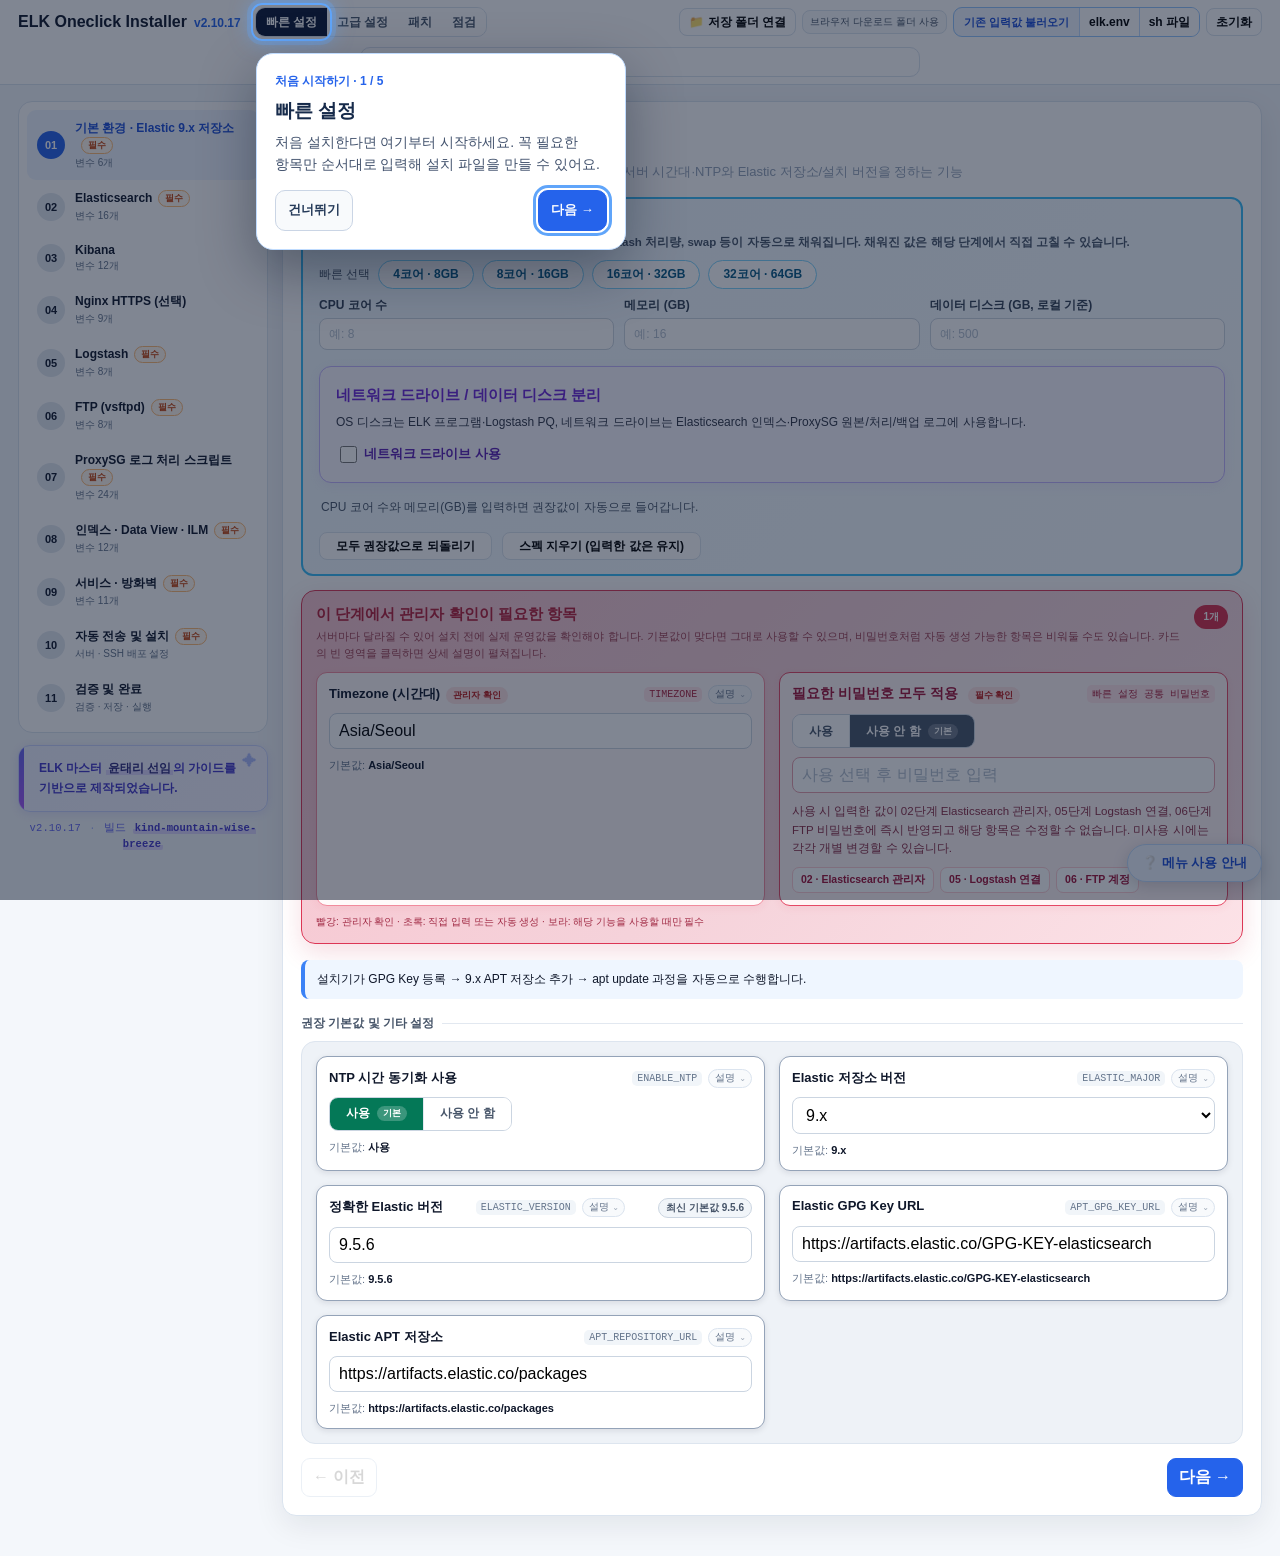
==== commit d18a6b70: "chore(release): auto-bump OneClick version and synchronize assets [skip ci]" ====
--- a/config-wizard.html
+++ b/config-wizard.html
@@ -1,7 +1,7 @@
 <!doctype html><html lang="ko"><head><meta charset="utf-8"><meta name="viewport" content="width=device-width,initial-scale=1"><title>ELK Oneclick · 빠른 / 고급 설정</title>
 <link rel="stylesheet" href="assets/wizard.css?v=uniform-layout-20261030"></head>
 <body>
-<header class="top"><div class="topin"><div class="hleft"><div class="brand">ELK Oneclick Installer <small>v2.10.16</small></div><div class="mode"><button id="simpleBtn" class="on">빠른 설정</button><button id="advancedBtn">고급 설정</button><button id="patchBtn" title="이미 설치된 서버에서 바꾼 값만 골라 적용합니다">패치</button><button id="inspectBtn" title="서버 정기점검: 버전·Uptime·디스크·CPU·메모리·마지막 로그 시각 등을 한눈에 확인하는 명령을 만들어 줍니다">점검</button></div></div><div class="search"><input id="search" placeholder="변수명/설명 검색"></div><div class="actions"><button id="folderBtn" title="생성한 SH/ENV를 이 폴더에 직접 저장하려면 Config Wizard가 있는 폴더를 처음 한 번 선택하세요.">📁 저장 폴더 연결</button><span id="folderState" class="saveFolderState">브라우저 다운로드 폴더 사용</span><span id="defaultsState" class="saveFolderState" hidden></span><div class="hgroup" role="group" aria-label="기존 입력값 불러오기"><span class="hgtitle">기존 입력값 불러오기</span><button id="importBtn" title="저장해 둔 elk.env 파일의 값을 불러옵니다.">elk.env</button><button id="importShBtn" title="이전에 Config Wizard에서 생성한 elk-oneclick-install*.sh를 불러와 환경변수와 Ubuntu 배포 설정을 복원합니다.">sh 파일</button></div><button id="resetBtn">초기화</button></div><input id="fileInput" type="file" accept=".env,.txt" hidden><input id="shFileInput" type="file" accept=".sh,text/x-shellscript" hidden></div></header>
+<header class="top"><div class="topin"><div class="hleft"><div class="brand">ELK Oneclick Installer <small>v2.10.17</small></div><div class="mode"><button id="simpleBtn" class="on">빠른 설정</button><button id="advancedBtn">고급 설정</button><button id="patchBtn" title="이미 설치된 서버에서 바꾼 값만 골라 적용합니다">패치</button><button id="inspectBtn" title="서버 정기점검: 버전·Uptime·디스크·CPU·메모리·마지막 로그 시각 등을 한눈에 확인하는 명령을 만들어 줍니다">점검</button></div></div><div class="search"><input id="search" placeholder="변수명/설명 검색"></div><div class="actions"><button id="folderBtn" title="생성한 SH/ENV를 이 폴더에 직접 저장하려면 Config Wizard가 있는 폴더를 처음 한 번 선택하세요.">📁 저장 폴더 연결</button><span id="folderState" class="saveFolderState">브라우저 다운로드 폴더 사용</span><span id="defaultsState" class="saveFolderState" hidden></span><div class="hgroup" role="group" aria-label="기존 입력값 불러오기"><span class="hgtitle">기존 입력값 불러오기</span><button id="importBtn" title="저장해 둔 elk.env 파일의 값을 불러옵니다.">elk.env</button><button id="importShBtn" title="이전에 Config Wizard에서 생성한 elk-oneclick-install*.sh를 불러와 환경변수와 Ubuntu 배포 설정을 복원합니다.">sh 파일</button></div><button id="resetBtn">초기화</button></div><input id="fileInput" type="file" accept=".env,.txt" hidden><input id="shFileInput" type="file" accept=".sh,text/x-shellscript" hidden></div></header>
 <div class="wrap"><div id="defaultsWarn" class="info warn" hidden></div><div class="layout"><div class="sidecol"><aside id="side" class="side"></aside><div class="sidecredit"><span class="creditmark" aria-hidden="true">✦</span><p class="credittext">ELK 마스터 <b>윤태리 선임</b>의 가이드를 기반으로 제작되었습니다.</p></div><div class="sidebuild" id="sidebuild" title="지금 열려 있는 Wizard 파일의 빌드 번호입니다. 수정본을 올렸는데 화면이 그대로면 이 번호가 안내받은 번호와 같은지 확인하세요."></div></div><main id="main" class="main"></main></div></div>
 <script type="text/javascript" id="defaults-guard">window.addEventListener("error",function(e){if(/wizard-defaults\.js/.test(e.filename||""))window.ELK_DEFAULTS_ERROR=e.message||"syntax error"});</script>
 <script src="assets/adopt.js"></script>
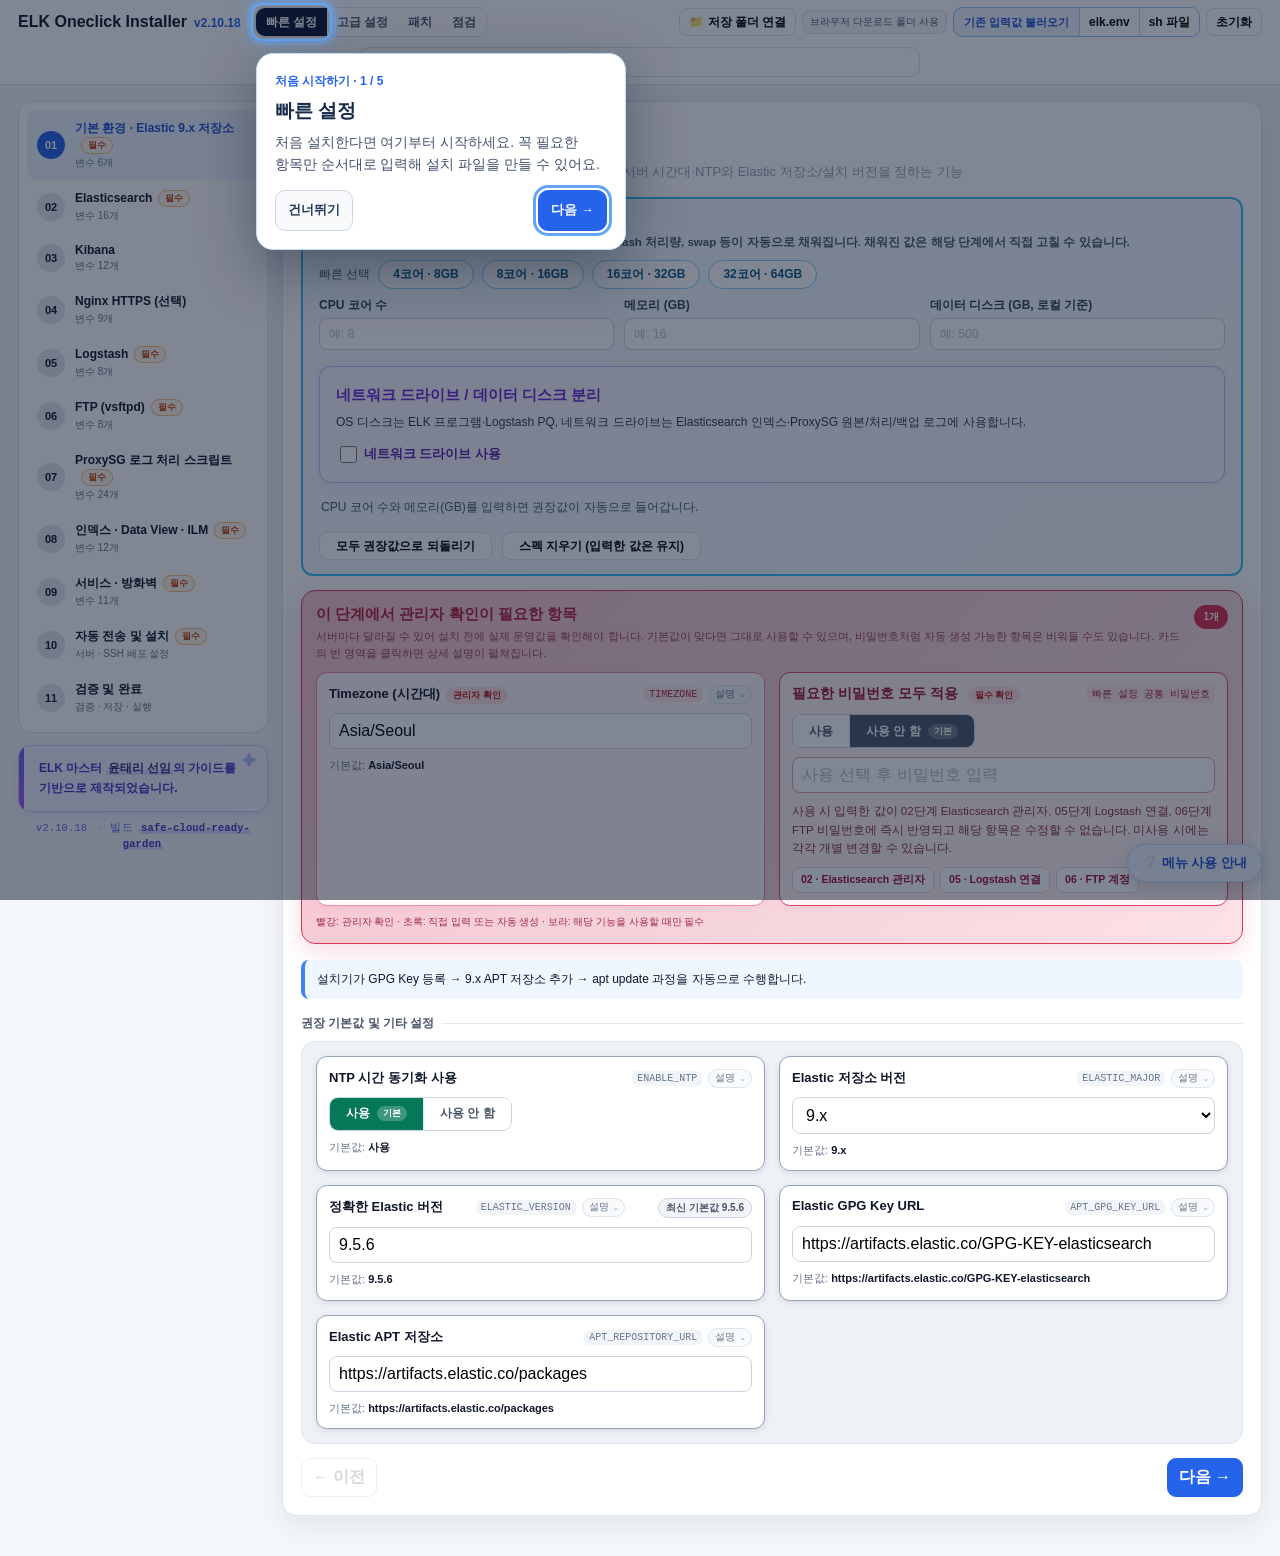
==== commit de43ebef: "chore(release): auto-bump OneClick version and synchronize assets [skip ci]" ====
--- a/config-wizard.html
+++ b/config-wizard.html
@@ -1,7 +1,7 @@
 <!doctype html><html lang="ko"><head><meta charset="utf-8"><meta name="viewport" content="width=device-width,initial-scale=1"><title>ELK Oneclick · 빠른 / 고급 설정</title>
 <link rel="stylesheet" href="assets/wizard.css?v=uniform-layout-20261030"></head>
 <body>
-<header class="top"><div class="topin"><div class="hleft"><div class="brand">ELK Oneclick Installer <small>v2.10.17</small></div><div class="mode"><button id="simpleBtn" class="on">빠른 설정</button><button id="advancedBtn">고급 설정</button><button id="patchBtn" title="이미 설치된 서버에서 바꾼 값만 골라 적용합니다">패치</button><button id="inspectBtn" title="서버 정기점검: 버전·Uptime·디스크·CPU·메모리·마지막 로그 시각 등을 한눈에 확인하는 명령을 만들어 줍니다">점검</button></div></div><div class="search"><input id="search" placeholder="변수명/설명 검색"></div><div class="actions"><button id="folderBtn" title="생성한 SH/ENV를 이 폴더에 직접 저장하려면 Config Wizard가 있는 폴더를 처음 한 번 선택하세요.">📁 저장 폴더 연결</button><span id="folderState" class="saveFolderState">브라우저 다운로드 폴더 사용</span><span id="defaultsState" class="saveFolderState" hidden></span><div class="hgroup" role="group" aria-label="기존 입력값 불러오기"><span class="hgtitle">기존 입력값 불러오기</span><button id="importBtn" title="저장해 둔 elk.env 파일의 값을 불러옵니다.">elk.env</button><button id="importShBtn" title="이전에 Config Wizard에서 생성한 elk-oneclick-install*.sh를 불러와 환경변수와 Ubuntu 배포 설정을 복원합니다.">sh 파일</button></div><button id="resetBtn">초기화</button></div><input id="fileInput" type="file" accept=".env,.txt" hidden><input id="shFileInput" type="file" accept=".sh,text/x-shellscript" hidden></div></header>
+<header class="top"><div class="topin"><div class="hleft"><div class="brand">ELK Oneclick Installer <small>v2.10.18</small></div><div class="mode"><button id="simpleBtn" class="on">빠른 설정</button><button id="advancedBtn">고급 설정</button><button id="patchBtn" title="이미 설치된 서버에서 바꾼 값만 골라 적용합니다">패치</button><button id="inspectBtn" title="서버 정기점검: 버전·Uptime·디스크·CPU·메모리·마지막 로그 시각 등을 한눈에 확인하는 명령을 만들어 줍니다">점검</button></div></div><div class="search"><input id="search" placeholder="변수명/설명 검색"></div><div class="actions"><button id="folderBtn" title="생성한 SH/ENV를 이 폴더에 직접 저장하려면 Config Wizard가 있는 폴더를 처음 한 번 선택하세요.">📁 저장 폴더 연결</button><span id="folderState" class="saveFolderState">브라우저 다운로드 폴더 사용</span><span id="defaultsState" class="saveFolderState" hidden></span><div class="hgroup" role="group" aria-label="기존 입력값 불러오기"><span class="hgtitle">기존 입력값 불러오기</span><button id="importBtn" title="저장해 둔 elk.env 파일의 값을 불러옵니다.">elk.env</button><button id="importShBtn" title="이전에 Config Wizard에서 생성한 elk-oneclick-install*.sh를 불러와 환경변수와 Ubuntu 배포 설정을 복원합니다.">sh 파일</button></div><button id="resetBtn">초기화</button></div><input id="fileInput" type="file" accept=".env,.txt" hidden><input id="shFileInput" type="file" accept=".sh,text/x-shellscript" hidden></div></header>
 <div class="wrap"><div id="defaultsWarn" class="info warn" hidden></div><div class="layout"><div class="sidecol"><aside id="side" class="side"></aside><div class="sidecredit"><span class="creditmark" aria-hidden="true">✦</span><p class="credittext">ELK 마스터 <b>윤태리 선임</b>의 가이드를 기반으로 제작되었습니다.</p></div><div class="sidebuild" id="sidebuild" title="지금 열려 있는 Wizard 파일의 빌드 번호입니다. 수정본을 올렸는데 화면이 그대로면 이 번호가 안내받은 번호와 같은지 확인하세요."></div></div><main id="main" class="main"></main></div></div>
 <script type="text/javascript" id="defaults-guard">window.addEventListener("error",function(e){if(/wizard-defaults\.js/.test(e.filename||""))window.ELK_DEFAULTS_ERROR=e.message||"syntax error"});</script>
 <script src="assets/adopt.js"></script>
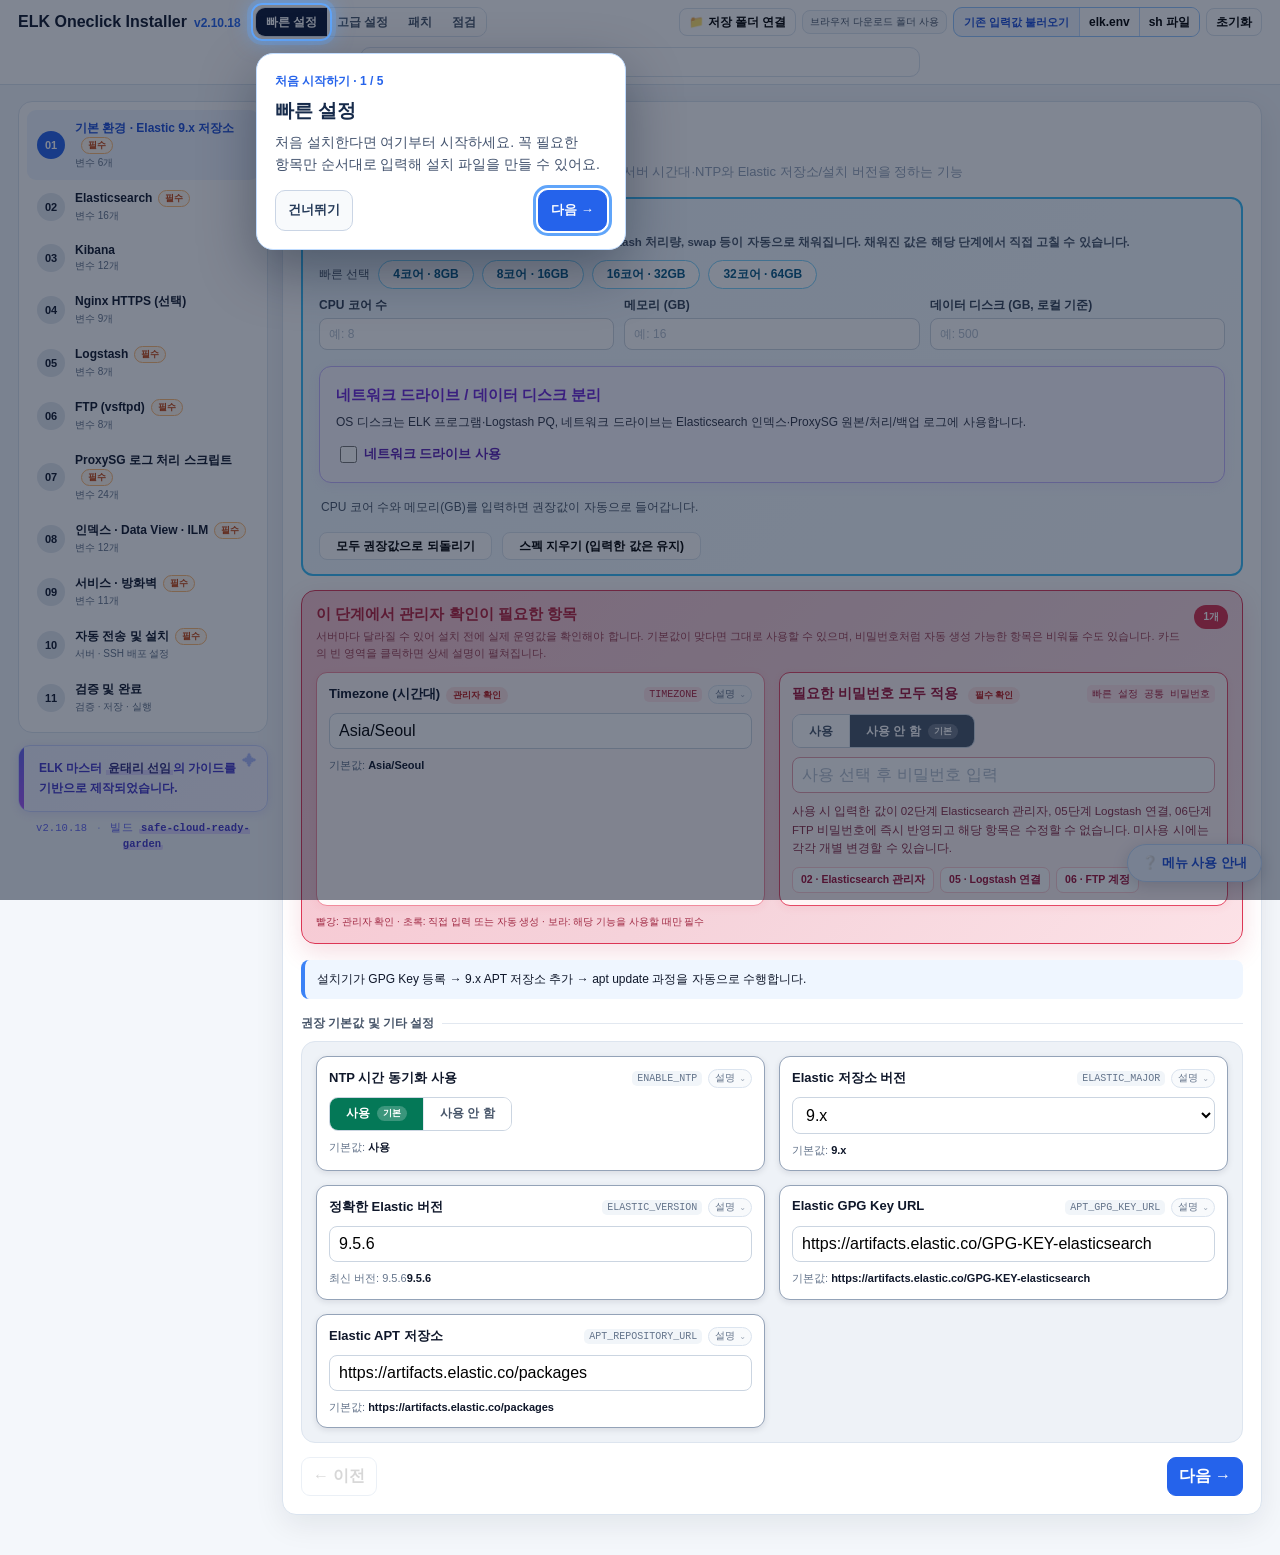
==== commit 6b02499a: "style(wizard): remove redundant latest-version badge and label Elastic field latest version" ====
--- a/config-wizard.html
+++ b/config-wizard.html
@@ -10,5 +10,5 @@
 <script src="assets/menu-tour.js"></script>
 <script src="assets/deploy-dir-sync.js?v=20261102"></script>
 <script src="assets/adopt-flow.js?v=header-first-render-20261030"></script>
-<script src="assets/elastic-version-ui.js?v=default-label-20261106"></script>
+<script src="assets/elastic-version-ui.js?v=latest-text-20261106"></script>
 </body></html>
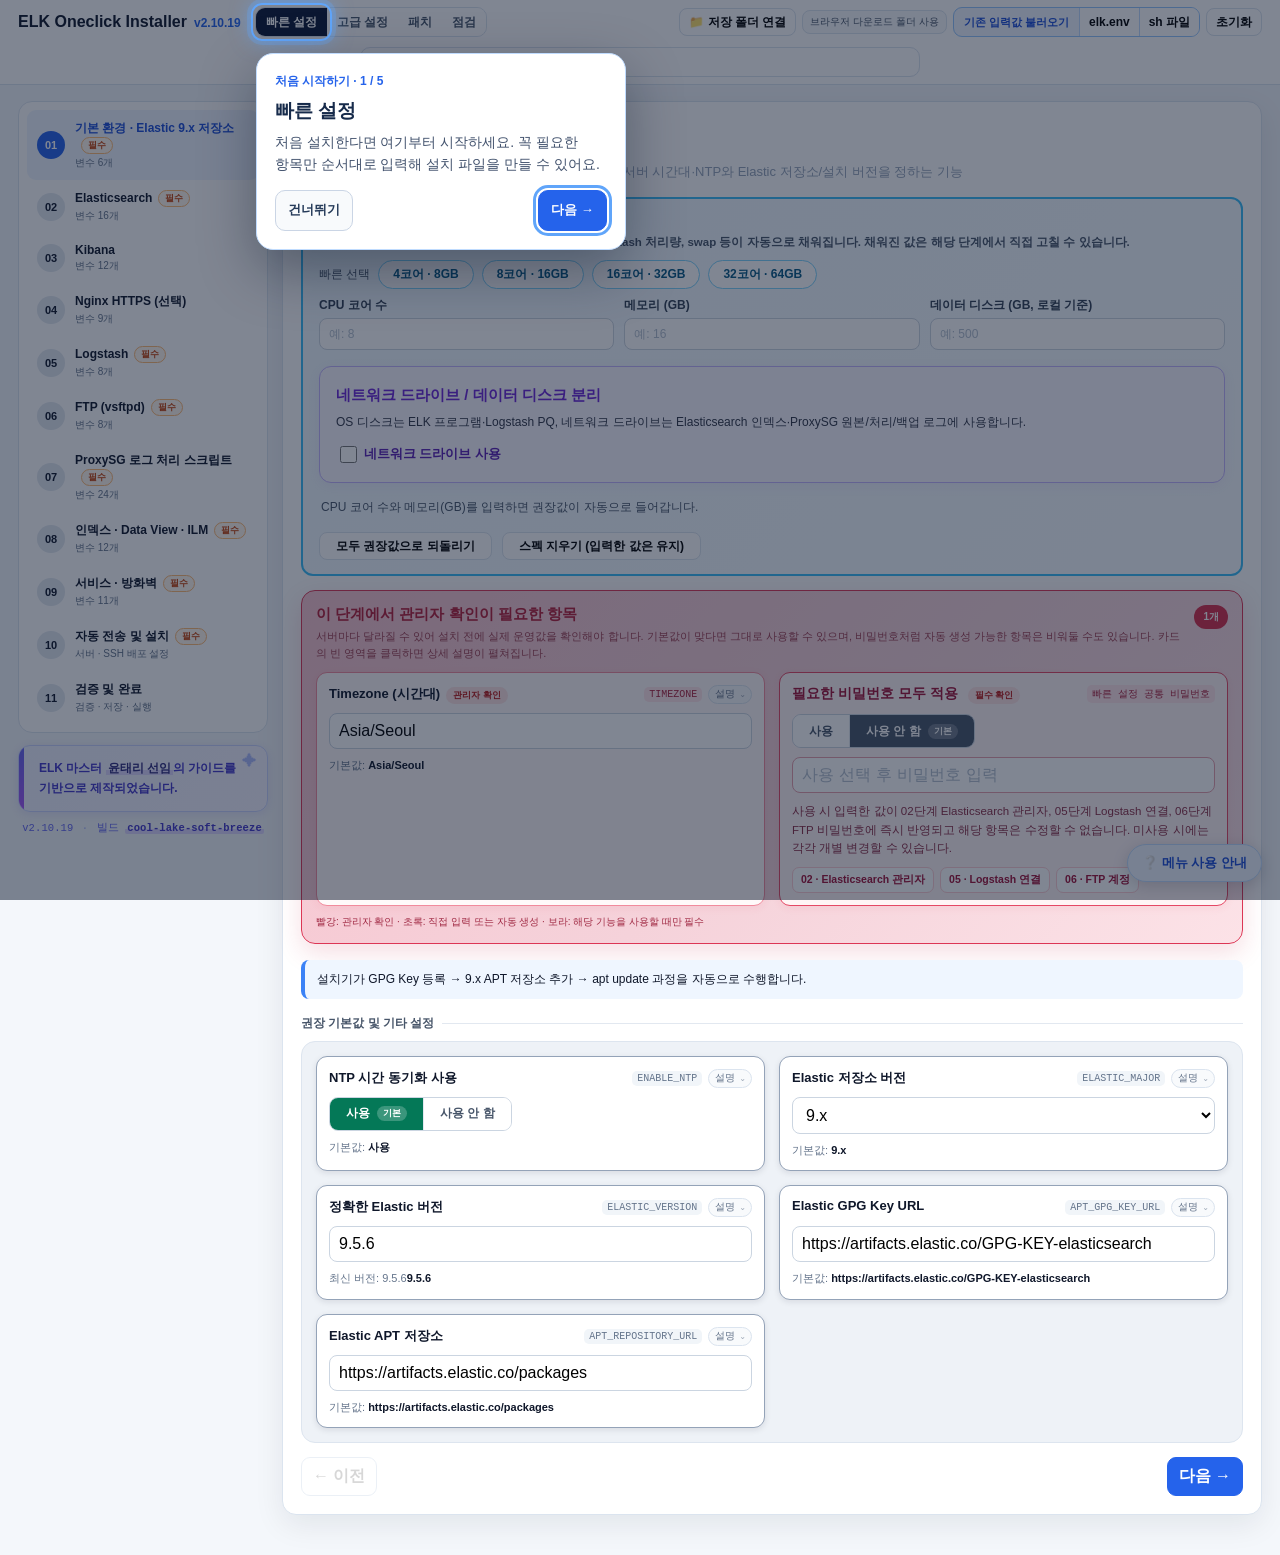
==== commit 13dec845: "chore(release): auto-bump OneClick version and synchronize assets [skip ci]" ====
--- a/config-wizard.html
+++ b/config-wizard.html
@@ -1,7 +1,7 @@
 <!doctype html><html lang="ko"><head><meta charset="utf-8"><meta name="viewport" content="width=device-width,initial-scale=1"><title>ELK Oneclick · 빠른 / 고급 설정</title>
 <link rel="stylesheet" href="assets/wizard.css?v=uniform-layout-20261030"></head>
 <body>
-<header class="top"><div class="topin"><div class="hleft"><div class="brand">ELK Oneclick Installer <small>v2.10.18</small></div><div class="mode"><button id="simpleBtn" class="on">빠른 설정</button><button id="advancedBtn">고급 설정</button><button id="patchBtn" title="이미 설치된 서버에서 바꾼 값만 골라 적용합니다">패치</button><button id="inspectBtn" title="서버 정기점검: 버전·Uptime·디스크·CPU·메모리·마지막 로그 시각 등을 한눈에 확인하는 명령을 만들어 줍니다">점검</button></div></div><div class="search"><input id="search" placeholder="변수명/설명 검색"></div><div class="actions"><button id="folderBtn" title="생성한 SH/ENV를 이 폴더에 직접 저장하려면 Config Wizard가 있는 폴더를 처음 한 번 선택하세요.">📁 저장 폴더 연결</button><span id="folderState" class="saveFolderState">브라우저 다운로드 폴더 사용</span><span id="defaultsState" class="saveFolderState" hidden></span><div class="hgroup" role="group" aria-label="기존 입력값 불러오기"><span class="hgtitle">기존 입력값 불러오기</span><button id="importBtn" title="저장해 둔 elk.env 파일의 값을 불러옵니다.">elk.env</button><button id="importShBtn" title="이전에 Config Wizard에서 생성한 elk-oneclick-install*.sh를 불러와 환경변수와 Ubuntu 배포 설정을 복원합니다.">sh 파일</button></div><button id="resetBtn">초기화</button></div><input id="fileInput" type="file" accept=".env,.txt" hidden><input id="shFileInput" type="file" accept=".sh,text/x-shellscript" hidden></div></header>
+<header class="top"><div class="topin"><div class="hleft"><div class="brand">ELK Oneclick Installer <small>v2.10.19</small></div><div class="mode"><button id="simpleBtn" class="on">빠른 설정</button><button id="advancedBtn">고급 설정</button><button id="patchBtn" title="이미 설치된 서버에서 바꾼 값만 골라 적용합니다">패치</button><button id="inspectBtn" title="서버 정기점검: 버전·Uptime·디스크·CPU·메모리·마지막 로그 시각 등을 한눈에 확인하는 명령을 만들어 줍니다">점검</button></div></div><div class="search"><input id="search" placeholder="변수명/설명 검색"></div><div class="actions"><button id="folderBtn" title="생성한 SH/ENV를 이 폴더에 직접 저장하려면 Config Wizard가 있는 폴더를 처음 한 번 선택하세요.">📁 저장 폴더 연결</button><span id="folderState" class="saveFolderState">브라우저 다운로드 폴더 사용</span><span id="defaultsState" class="saveFolderState" hidden></span><div class="hgroup" role="group" aria-label="기존 입력값 불러오기"><span class="hgtitle">기존 입력값 불러오기</span><button id="importBtn" title="저장해 둔 elk.env 파일의 값을 불러옵니다.">elk.env</button><button id="importShBtn" title="이전에 Config Wizard에서 생성한 elk-oneclick-install*.sh를 불러와 환경변수와 Ubuntu 배포 설정을 복원합니다.">sh 파일</button></div><button id="resetBtn">초기화</button></div><input id="fileInput" type="file" accept=".env,.txt" hidden><input id="shFileInput" type="file" accept=".sh,text/x-shellscript" hidden></div></header>
 <div class="wrap"><div id="defaultsWarn" class="info warn" hidden></div><div class="layout"><div class="sidecol"><aside id="side" class="side"></aside><div class="sidecredit"><span class="creditmark" aria-hidden="true">✦</span><p class="credittext">ELK 마스터 <b>윤태리 선임</b>의 가이드를 기반으로 제작되었습니다.</p></div><div class="sidebuild" id="sidebuild" title="지금 열려 있는 Wizard 파일의 빌드 번호입니다. 수정본을 올렸는데 화면이 그대로면 이 번호가 안내받은 번호와 같은지 확인하세요."></div></div><main id="main" class="main"></main></div></div>
 <script type="text/javascript" id="defaults-guard">window.addEventListener("error",function(e){if(/wizard-defaults\.js/.test(e.filename||""))window.ELK_DEFAULTS_ERROR=e.message||"syntax error"});</script>
 <script src="assets/adopt.js"></script>
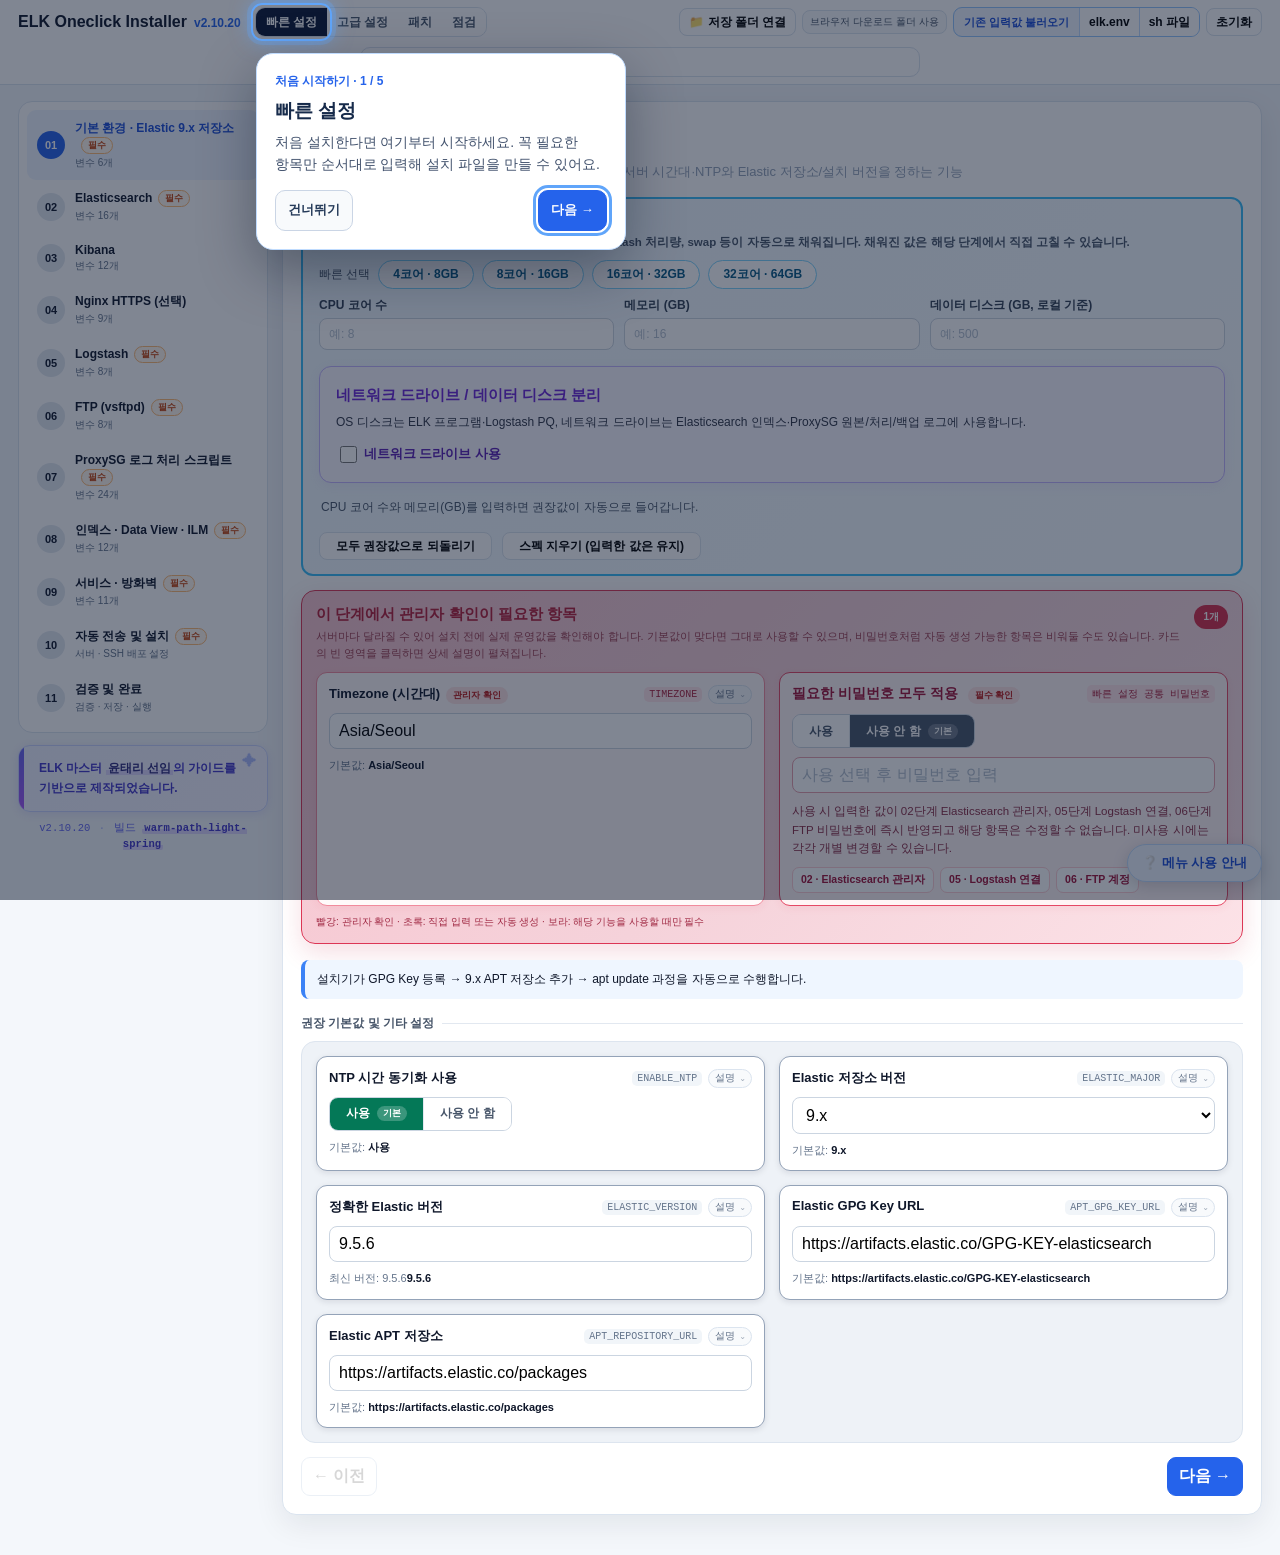
==== commit 8c21371a: "chore(release): auto-bump OneClick version and synchronize assets [skip ci]" ====
--- a/config-wizard.html
+++ b/config-wizard.html
@@ -1,7 +1,7 @@
 <!doctype html><html lang="ko"><head><meta charset="utf-8"><meta name="viewport" content="width=device-width,initial-scale=1"><title>ELK Oneclick · 빠른 / 고급 설정</title>
 <link rel="stylesheet" href="assets/wizard.css?v=uniform-layout-20261030"></head>
 <body>
-<header class="top"><div class="topin"><div class="hleft"><div class="brand">ELK Oneclick Installer <small>v2.10.19</small></div><div class="mode"><button id="simpleBtn" class="on">빠른 설정</button><button id="advancedBtn">고급 설정</button><button id="patchBtn" title="이미 설치된 서버에서 바꾼 값만 골라 적용합니다">패치</button><button id="inspectBtn" title="서버 정기점검: 버전·Uptime·디스크·CPU·메모리·마지막 로그 시각 등을 한눈에 확인하는 명령을 만들어 줍니다">점검</button></div></div><div class="search"><input id="search" placeholder="변수명/설명 검색"></div><div class="actions"><button id="folderBtn" title="생성한 SH/ENV를 이 폴더에 직접 저장하려면 Config Wizard가 있는 폴더를 처음 한 번 선택하세요.">📁 저장 폴더 연결</button><span id="folderState" class="saveFolderState">브라우저 다운로드 폴더 사용</span><span id="defaultsState" class="saveFolderState" hidden></span><div class="hgroup" role="group" aria-label="기존 입력값 불러오기"><span class="hgtitle">기존 입력값 불러오기</span><button id="importBtn" title="저장해 둔 elk.env 파일의 값을 불러옵니다.">elk.env</button><button id="importShBtn" title="이전에 Config Wizard에서 생성한 elk-oneclick-install*.sh를 불러와 환경변수와 Ubuntu 배포 설정을 복원합니다.">sh 파일</button></div><button id="resetBtn">초기화</button></div><input id="fileInput" type="file" accept=".env,.txt" hidden><input id="shFileInput" type="file" accept=".sh,text/x-shellscript" hidden></div></header>
+<header class="top"><div class="topin"><div class="hleft"><div class="brand">ELK Oneclick Installer <small>v2.10.20</small></div><div class="mode"><button id="simpleBtn" class="on">빠른 설정</button><button id="advancedBtn">고급 설정</button><button id="patchBtn" title="이미 설치된 서버에서 바꾼 값만 골라 적용합니다">패치</button><button id="inspectBtn" title="서버 정기점검: 버전·Uptime·디스크·CPU·메모리·마지막 로그 시각 등을 한눈에 확인하는 명령을 만들어 줍니다">점검</button></div></div><div class="search"><input id="search" placeholder="변수명/설명 검색"></div><div class="actions"><button id="folderBtn" title="생성한 SH/ENV를 이 폴더에 직접 저장하려면 Config Wizard가 있는 폴더를 처음 한 번 선택하세요.">📁 저장 폴더 연결</button><span id="folderState" class="saveFolderState">브라우저 다운로드 폴더 사용</span><span id="defaultsState" class="saveFolderState" hidden></span><div class="hgroup" role="group" aria-label="기존 입력값 불러오기"><span class="hgtitle">기존 입력값 불러오기</span><button id="importBtn" title="저장해 둔 elk.env 파일의 값을 불러옵니다.">elk.env</button><button id="importShBtn" title="이전에 Config Wizard에서 생성한 elk-oneclick-install*.sh를 불러와 환경변수와 Ubuntu 배포 설정을 복원합니다.">sh 파일</button></div><button id="resetBtn">초기화</button></div><input id="fileInput" type="file" accept=".env,.txt" hidden><input id="shFileInput" type="file" accept=".sh,text/x-shellscript" hidden></div></header>
 <div class="wrap"><div id="defaultsWarn" class="info warn" hidden></div><div class="layout"><div class="sidecol"><aside id="side" class="side"></aside><div class="sidecredit"><span class="creditmark" aria-hidden="true">✦</span><p class="credittext">ELK 마스터 <b>윤태리 선임</b>의 가이드를 기반으로 제작되었습니다.</p></div><div class="sidebuild" id="sidebuild" title="지금 열려 있는 Wizard 파일의 빌드 번호입니다. 수정본을 올렸는데 화면이 그대로면 이 번호가 안내받은 번호와 같은지 확인하세요."></div></div><main id="main" class="main"></main></div></div>
 <script type="text/javascript" id="defaults-guard">window.addEventListener("error",function(e){if(/wizard-defaults\.js/.test(e.filename||""))window.ELK_DEFAULTS_ERROR=e.message||"syntax error"});</script>
 <script src="assets/adopt.js"></script>
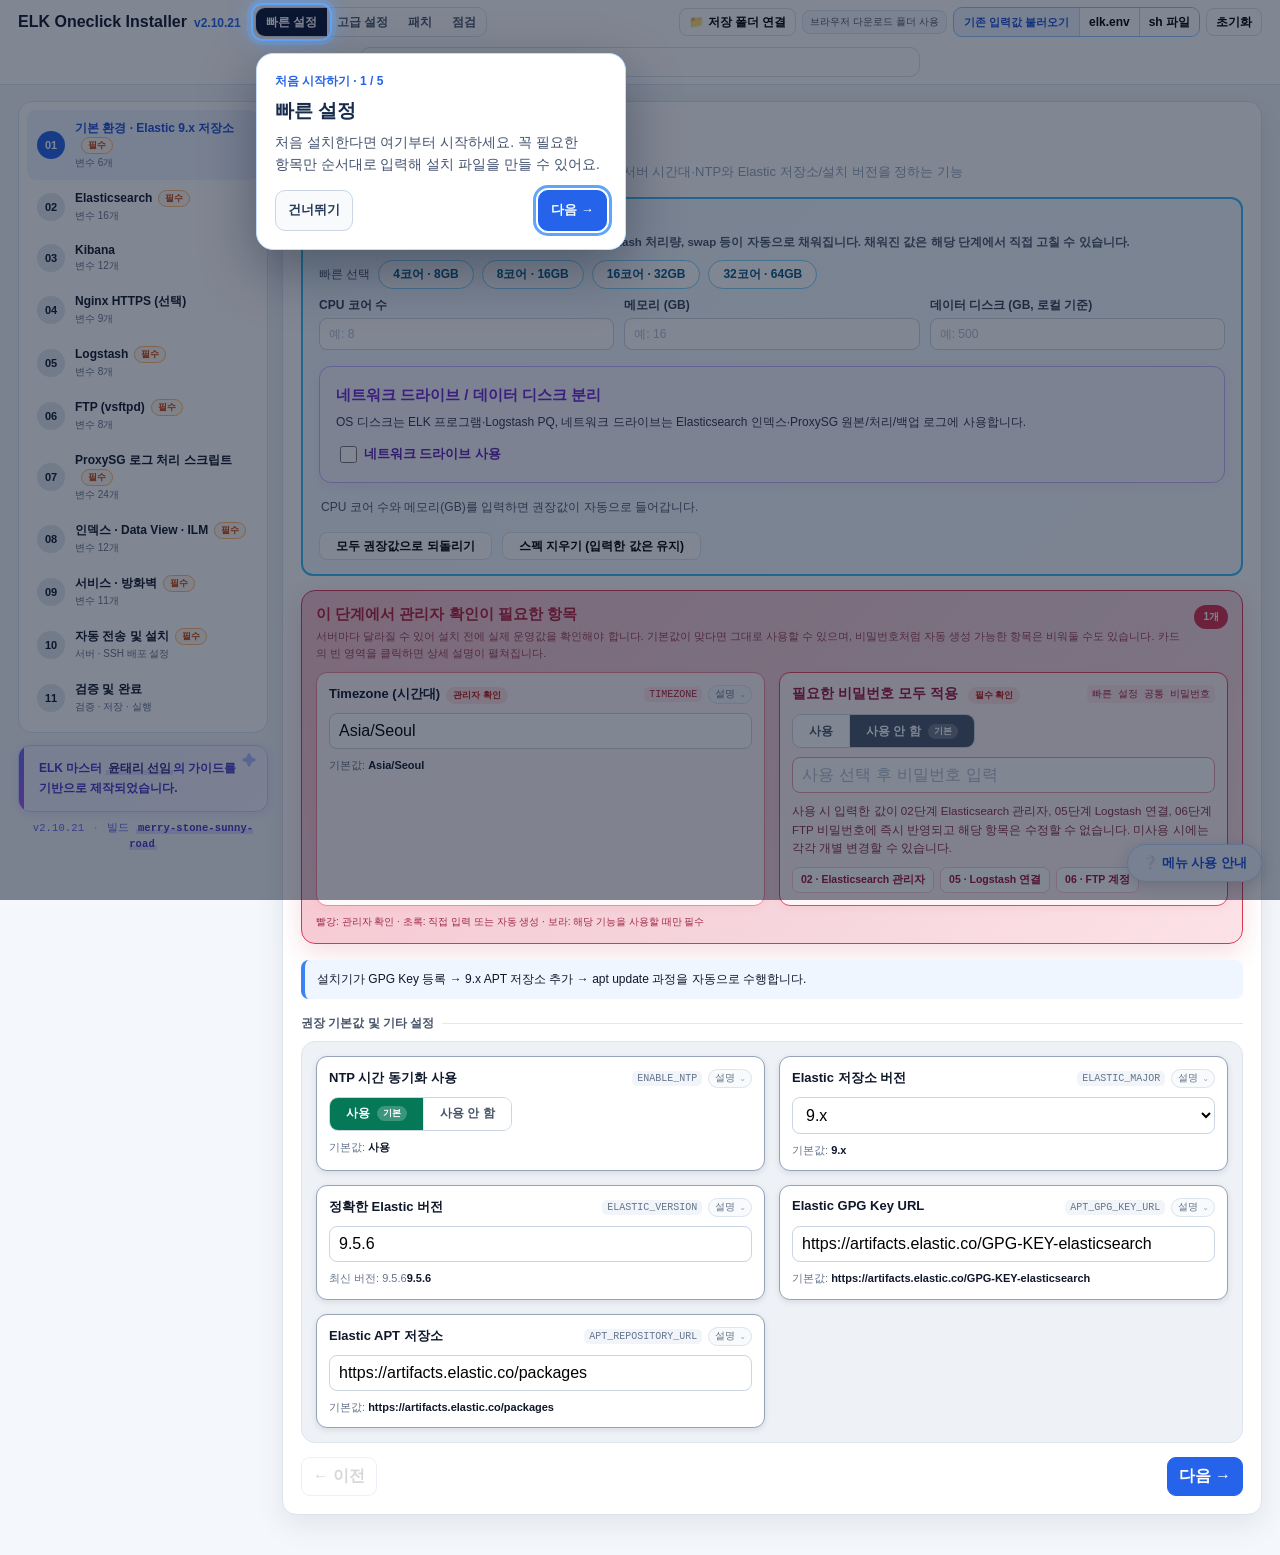
==== commit 8aeccf95: "chore(release): auto-bump OneClick version and synchronize assets [skip ci]" ====
--- a/config-wizard.html
+++ b/config-wizard.html
@@ -1,7 +1,7 @@
 <!doctype html><html lang="ko"><head><meta charset="utf-8"><meta name="viewport" content="width=device-width,initial-scale=1"><title>ELK Oneclick · 빠른 / 고급 설정</title>
 <link rel="stylesheet" href="assets/wizard.css?v=uniform-layout-20261030"></head>
 <body>
-<header class="top"><div class="topin"><div class="hleft"><div class="brand">ELK Oneclick Installer <small>v2.10.20</small></div><div class="mode"><button id="simpleBtn" class="on">빠른 설정</button><button id="advancedBtn">고급 설정</button><button id="patchBtn" title="이미 설치된 서버에서 바꾼 값만 골라 적용합니다">패치</button><button id="inspectBtn" title="서버 정기점검: 버전·Uptime·디스크·CPU·메모리·마지막 로그 시각 등을 한눈에 확인하는 명령을 만들어 줍니다">점검</button></div></div><div class="search"><input id="search" placeholder="변수명/설명 검색"></div><div class="actions"><button id="folderBtn" title="생성한 SH/ENV를 이 폴더에 직접 저장하려면 Config Wizard가 있는 폴더를 처음 한 번 선택하세요.">📁 저장 폴더 연결</button><span id="folderState" class="saveFolderState">브라우저 다운로드 폴더 사용</span><span id="defaultsState" class="saveFolderState" hidden></span><div class="hgroup" role="group" aria-label="기존 입력값 불러오기"><span class="hgtitle">기존 입력값 불러오기</span><button id="importBtn" title="저장해 둔 elk.env 파일의 값을 불러옵니다.">elk.env</button><button id="importShBtn" title="이전에 Config Wizard에서 생성한 elk-oneclick-install*.sh를 불러와 환경변수와 Ubuntu 배포 설정을 복원합니다.">sh 파일</button></div><button id="resetBtn">초기화</button></div><input id="fileInput" type="file" accept=".env,.txt" hidden><input id="shFileInput" type="file" accept=".sh,text/x-shellscript" hidden></div></header>
+<header class="top"><div class="topin"><div class="hleft"><div class="brand">ELK Oneclick Installer <small>v2.10.21</small></div><div class="mode"><button id="simpleBtn" class="on">빠른 설정</button><button id="advancedBtn">고급 설정</button><button id="patchBtn" title="이미 설치된 서버에서 바꾼 값만 골라 적용합니다">패치</button><button id="inspectBtn" title="서버 정기점검: 버전·Uptime·디스크·CPU·메모리·마지막 로그 시각 등을 한눈에 확인하는 명령을 만들어 줍니다">점검</button></div></div><div class="search"><input id="search" placeholder="변수명/설명 검색"></div><div class="actions"><button id="folderBtn" title="생성한 SH/ENV를 이 폴더에 직접 저장하려면 Config Wizard가 있는 폴더를 처음 한 번 선택하세요.">📁 저장 폴더 연결</button><span id="folderState" class="saveFolderState">브라우저 다운로드 폴더 사용</span><span id="defaultsState" class="saveFolderState" hidden></span><div class="hgroup" role="group" aria-label="기존 입력값 불러오기"><span class="hgtitle">기존 입력값 불러오기</span><button id="importBtn" title="저장해 둔 elk.env 파일의 값을 불러옵니다.">elk.env</button><button id="importShBtn" title="이전에 Config Wizard에서 생성한 elk-oneclick-install*.sh를 불러와 환경변수와 Ubuntu 배포 설정을 복원합니다.">sh 파일</button></div><button id="resetBtn">초기화</button></div><input id="fileInput" type="file" accept=".env,.txt" hidden><input id="shFileInput" type="file" accept=".sh,text/x-shellscript" hidden></div></header>
 <div class="wrap"><div id="defaultsWarn" class="info warn" hidden></div><div class="layout"><div class="sidecol"><aside id="side" class="side"></aside><div class="sidecredit"><span class="creditmark" aria-hidden="true">✦</span><p class="credittext">ELK 마스터 <b>윤태리 선임</b>의 가이드를 기반으로 제작되었습니다.</p></div><div class="sidebuild" id="sidebuild" title="지금 열려 있는 Wizard 파일의 빌드 번호입니다. 수정본을 올렸는데 화면이 그대로면 이 번호가 안내받은 번호와 같은지 확인하세요."></div></div><main id="main" class="main"></main></div></div>
 <script type="text/javascript" id="defaults-guard">window.addEventListener("error",function(e){if(/wizard-defaults\.js/.test(e.filename||""))window.ELK_DEFAULTS_ERROR=e.message||"syntax error"});</script>
 <script src="assets/adopt.js"></script>
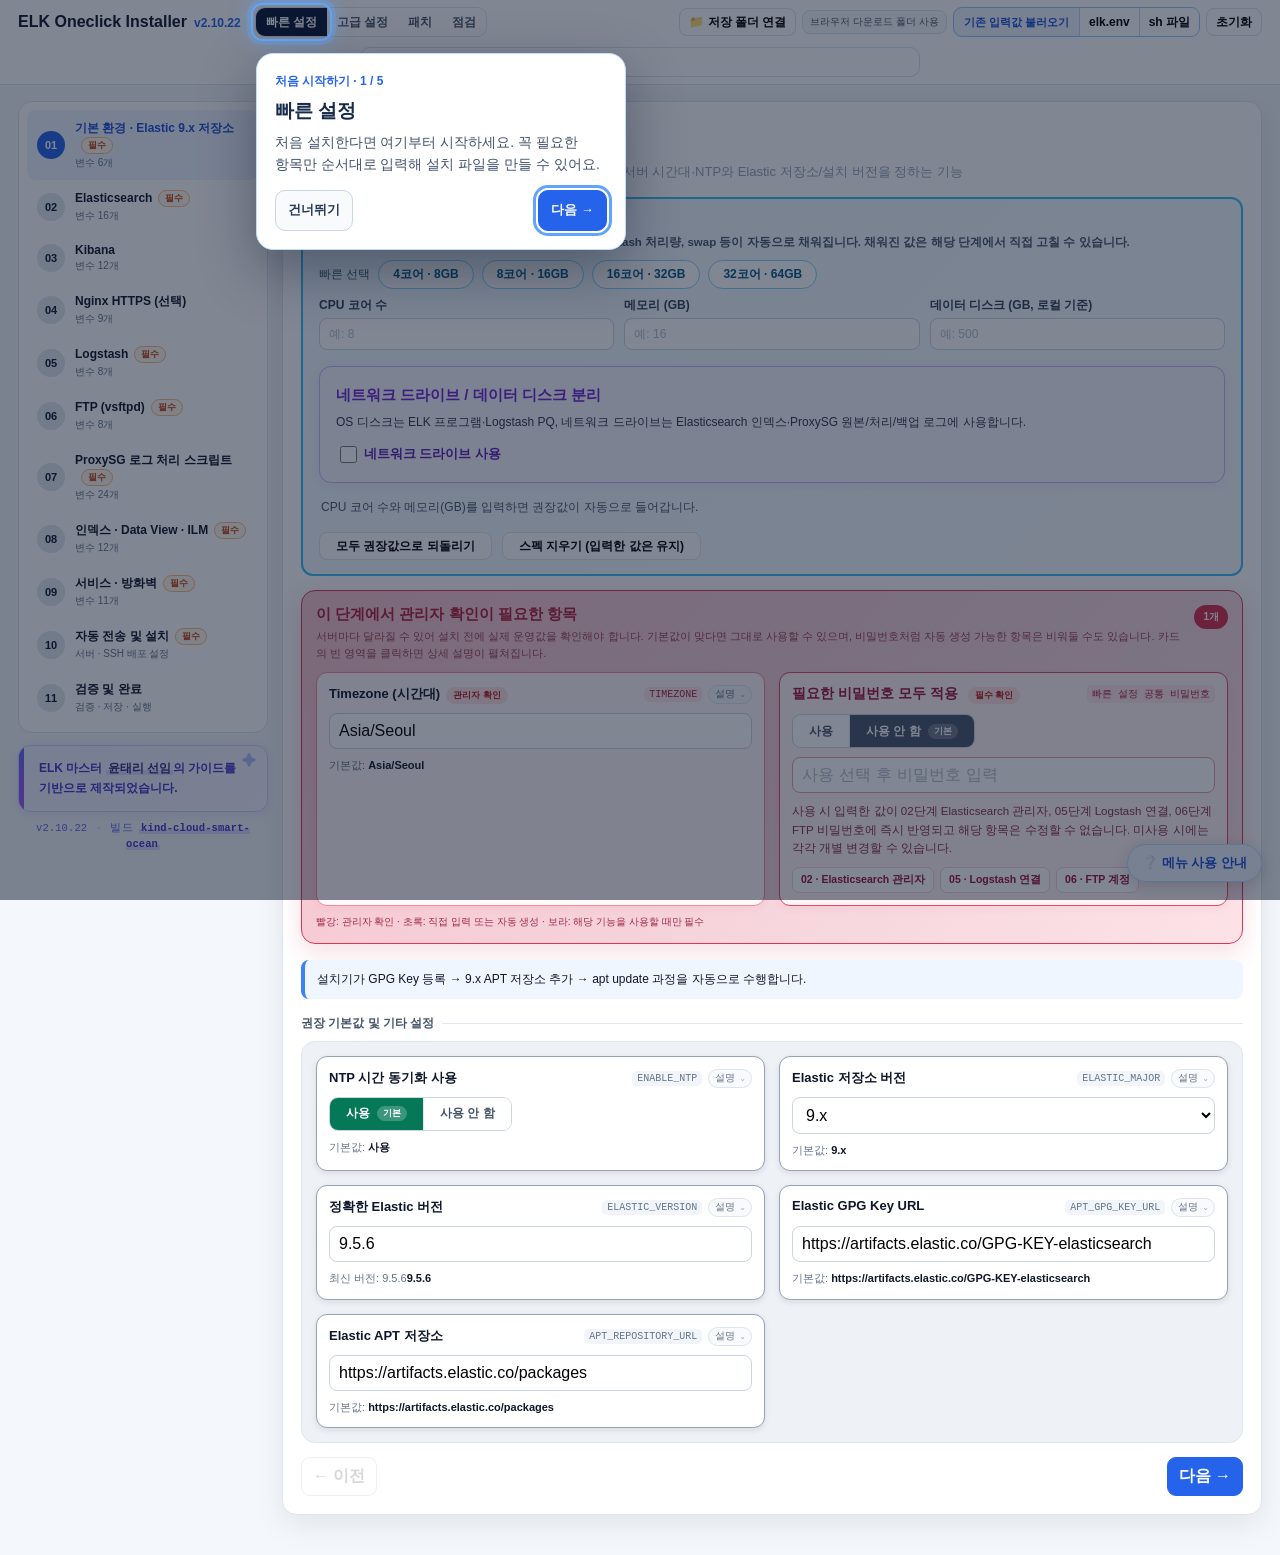
==== commit 189d8ee8: "chore(release): auto-bump OneClick version and synchronize assets [skip ci]" ====
--- a/config-wizard.html
+++ b/config-wizard.html
@@ -1,7 +1,7 @@
 <!doctype html><html lang="ko"><head><meta charset="utf-8"><meta name="viewport" content="width=device-width,initial-scale=1"><title>ELK Oneclick · 빠른 / 고급 설정</title>
 <link rel="stylesheet" href="assets/wizard.css?v=uniform-layout-20261030"></head>
 <body>
-<header class="top"><div class="topin"><div class="hleft"><div class="brand">ELK Oneclick Installer <small>v2.10.21</small></div><div class="mode"><button id="simpleBtn" class="on">빠른 설정</button><button id="advancedBtn">고급 설정</button><button id="patchBtn" title="이미 설치된 서버에서 바꾼 값만 골라 적용합니다">패치</button><button id="inspectBtn" title="서버 정기점검: 버전·Uptime·디스크·CPU·메모리·마지막 로그 시각 등을 한눈에 확인하는 명령을 만들어 줍니다">점검</button></div></div><div class="search"><input id="search" placeholder="변수명/설명 검색"></div><div class="actions"><button id="folderBtn" title="생성한 SH/ENV를 이 폴더에 직접 저장하려면 Config Wizard가 있는 폴더를 처음 한 번 선택하세요.">📁 저장 폴더 연결</button><span id="folderState" class="saveFolderState">브라우저 다운로드 폴더 사용</span><span id="defaultsState" class="saveFolderState" hidden></span><div class="hgroup" role="group" aria-label="기존 입력값 불러오기"><span class="hgtitle">기존 입력값 불러오기</span><button id="importBtn" title="저장해 둔 elk.env 파일의 값을 불러옵니다.">elk.env</button><button id="importShBtn" title="이전에 Config Wizard에서 생성한 elk-oneclick-install*.sh를 불러와 환경변수와 Ubuntu 배포 설정을 복원합니다.">sh 파일</button></div><button id="resetBtn">초기화</button></div><input id="fileInput" type="file" accept=".env,.txt" hidden><input id="shFileInput" type="file" accept=".sh,text/x-shellscript" hidden></div></header>
+<header class="top"><div class="topin"><div class="hleft"><div class="brand">ELK Oneclick Installer <small>v2.10.22</small></div><div class="mode"><button id="simpleBtn" class="on">빠른 설정</button><button id="advancedBtn">고급 설정</button><button id="patchBtn" title="이미 설치된 서버에서 바꾼 값만 골라 적용합니다">패치</button><button id="inspectBtn" title="서버 정기점검: 버전·Uptime·디스크·CPU·메모리·마지막 로그 시각 등을 한눈에 확인하는 명령을 만들어 줍니다">점검</button></div></div><div class="search"><input id="search" placeholder="변수명/설명 검색"></div><div class="actions"><button id="folderBtn" title="생성한 SH/ENV를 이 폴더에 직접 저장하려면 Config Wizard가 있는 폴더를 처음 한 번 선택하세요.">📁 저장 폴더 연결</button><span id="folderState" class="saveFolderState">브라우저 다운로드 폴더 사용</span><span id="defaultsState" class="saveFolderState" hidden></span><div class="hgroup" role="group" aria-label="기존 입력값 불러오기"><span class="hgtitle">기존 입력값 불러오기</span><button id="importBtn" title="저장해 둔 elk.env 파일의 값을 불러옵니다.">elk.env</button><button id="importShBtn" title="이전에 Config Wizard에서 생성한 elk-oneclick-install*.sh를 불러와 환경변수와 Ubuntu 배포 설정을 복원합니다.">sh 파일</button></div><button id="resetBtn">초기화</button></div><input id="fileInput" type="file" accept=".env,.txt" hidden><input id="shFileInput" type="file" accept=".sh,text/x-shellscript" hidden></div></header>
 <div class="wrap"><div id="defaultsWarn" class="info warn" hidden></div><div class="layout"><div class="sidecol"><aside id="side" class="side"></aside><div class="sidecredit"><span class="creditmark" aria-hidden="true">✦</span><p class="credittext">ELK 마스터 <b>윤태리 선임</b>의 가이드를 기반으로 제작되었습니다.</p></div><div class="sidebuild" id="sidebuild" title="지금 열려 있는 Wizard 파일의 빌드 번호입니다. 수정본을 올렸는데 화면이 그대로면 이 번호가 안내받은 번호와 같은지 확인하세요."></div></div><main id="main" class="main"></main></div></div>
 <script type="text/javascript" id="defaults-guard">window.addEventListener("error",function(e){if(/wizard-defaults\.js/.test(e.filename||""))window.ELK_DEFAULTS_ERROR=e.message||"syntax error"});</script>
 <script src="assets/adopt.js"></script>
